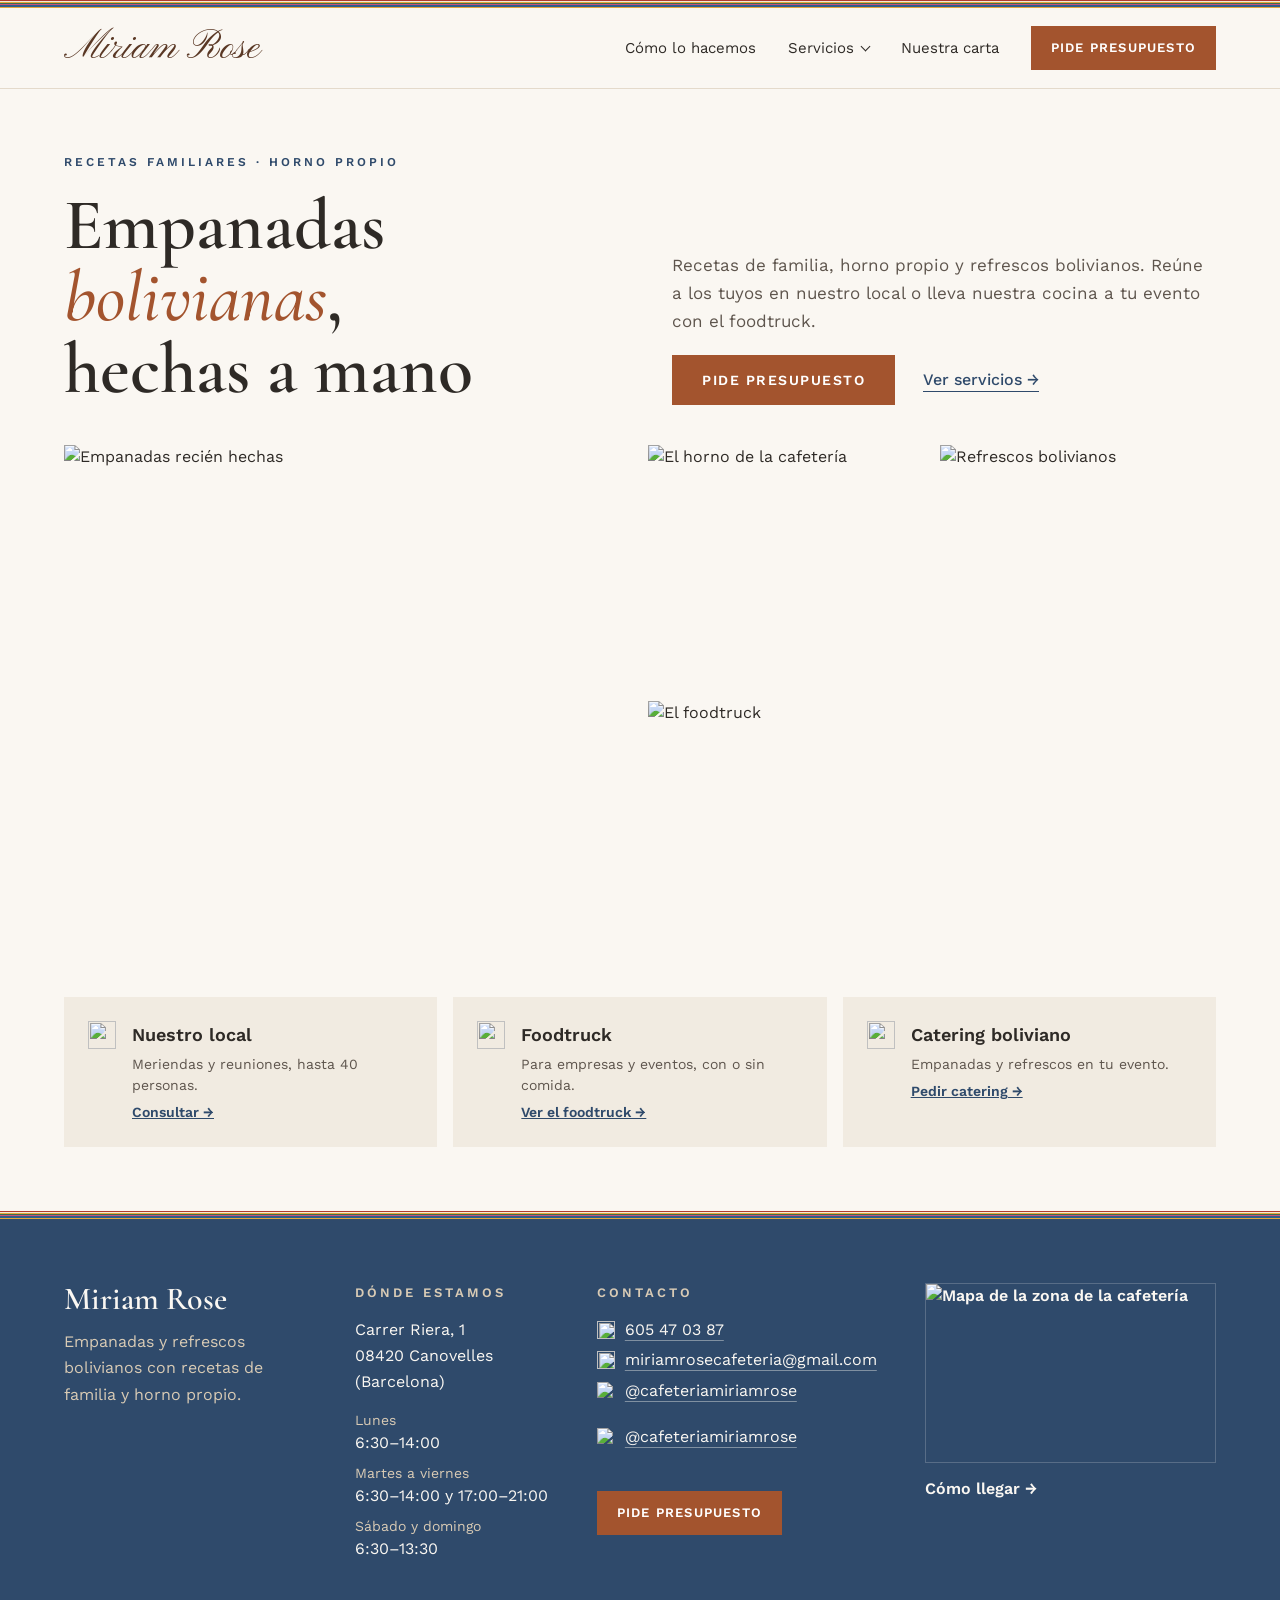
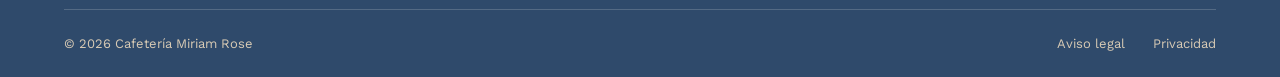
==== index.html @ 594f40ee "Nueva version" ====
<!DOCTYPE html>
<html lang="es">
<head>
    <meta charset="UTF-8">
    <meta name="viewport" content="width=device-width, initial-scale=1.0">
    <meta name="robots" content="noindex">
    <title>Miriam Rose · Empanadas bolivianas en Canovelles</title>
    <link rel="preconnect" href="https://fonts.googleapis.com">
    <link rel="preconnect" href="https://fonts.gstatic.com" crossorigin>
    <link href="https://fonts.googleapis.com/css2?family=Cormorant+Garamond:ital,wght@0,500;0,600;1,500;1,600&family=Pinyon+Script&family=Work+Sans:wght@400;500;600&display=swap" rel="stylesheet">
    <link rel="stylesheet" href="reset.css">
    <link rel="stylesheet" href="style.css">
    <script src="main.js" defer></script>
</head>
<body>
    <div class="aguayo" aria-hidden="true"></div>
    <header>
        <div id="header-wrapper">

            <a href="index.html" id="logo">Miriam Rose</a>
            <!-- Hamburguesa: solo se ve en tablet y móvil (ver main.js) -->
            <button class="menu-toggle" aria-expanded="false" aria-controls="menu" aria-label="Abrir menú">
                <span></span><span></span><span></span>
            </button>
            <div id="header-nav-wrapper">
                <nav id="menu">
                    <ul role="list">
                        <li><a href="#">Cómo lo hacemos</a></li>
                        <li class="submenu">
                            <!-- Botón (no enlace): abre y cierra la lista de servicios (ver main.js) -->
                            <button class="submenu-toggle" aria-expanded="false" aria-controls="submenu-servicios">Servicios</button>
                            <ul id="submenu-servicios" role="list">
                                <li><a href="local.html">Nuestro local</a></li>
                                <li><a href="#">Foodtruck</a></li>
                                <li><a href="#">Catering</a></li>
                            </ul>
                        </li>
                        <li><a href="carta.html">Nuestra carta</a></li>
                        <li class="presupuesto"><a href="#">Pide presupuesto</a></li>
                    </ul>
                </nav>
            </div>
        </div>
    </header>
    <main>
        <div id="main-wrapper">
            <div id="main-container-0">
                <div>
                    <p class="etiqueta">Recetas familiares · Horno propio</p>
                    <h1>Empanadas <em>bolivianas</em>, hechas a mano</h1>
                </div>
                <div> 
                    <p class="intro">Recetas de familia, horno propio y refrescos bolivianos. Reúne a los tuyos en nuestro local o lleva nuestra cocina a tu evento con el foodtruck.</p>
                    <ul>
                        <li class="presupuesto"><a href="#">Pide presupuesto</a></li>
                        <li class="enlace-servicios"><a href="">Ver servicios →</a></li>
                    </ul>
                </div>
            </div>
            <div id="mosaico" tabindex="0" role="region" aria-label="Fotos de la cafetería">
                <img src="img/placeholder.svg" alt="Empanadas recién hechas" class="foto-grande">
                <img src="img/placeholder.svg" alt="El horno de la cafetería">
                <img src="img/placeholder.svg" alt="Refrescos bolivianos">
                <img src="img/placeholder.svg" alt="El foodtruck" class="foto-alargada">
            </div>
            <!-- Puntos del carrusel: solo en móvil, los crea main.js -->
            <div id="puntos-mosaico" class="puntos"></div>
            <div id="main-container-01">
                <div class="tarjeta">
                    <img src="img/iconos/local.svg" alt="">
                    <div class="tarjeta-texto">
                        <h2>Nuestro local</h2>
                        <p>Meriendas y reuniones, hasta 40 personas.</p>
                        <a href="local.html">Consultar →</a>
                    </div>
                </div>
                <div class="tarjeta">
                    <img src="img/iconos/foodtruck.svg" alt="">
                    <div class="tarjeta-texto">
                        <h2>Foodtruck</h2>
                        <p>Para empresas y eventos, con o sin comida.</p>
                        <a href="#contacto">Ver el foodtruck →</a>
                    </div>
                </div>
                <div class="tarjeta">
                    <img src="img/iconos/catering.svg" alt="">
                    <div class="tarjeta-texto">
                        <h2>Catering boliviano</h2>
                        <p>Empanadas y refrescos en tu evento.</p>
                        <a href="#contacto">Pedir catering →</a>
                    </div>
                </div>
            </div>
        </div>

    </main>
    <div class="aguayo" aria-hidden="true"></div>
    <footer>
        <div id="footer-wrapper">
            <div id="footer-container-0">
                <div id="sobre-nosotros">
                    <p class="footer-marca">Miriam Rose</p>
                    <p>Empanadas y refrescos bolivianos con recetas de familia y horno propio.</p>
                </div>
                <div id="donde-estamos">
                    <h2>Dónde estamos</h2>
                    <address>Carrer Riera, 1<br>08420 Canovelles (Barcelona)</address>
                    <dl class="horario">
                        <dt>Lunes</dt>
                        <dd><span>6:30–14:00</span></dd>
                        <dt>Martes a viernes</dt>
                        <dd><span>6:30–14:00</span> y <span>17:00–21:00</span></dd>
                        <dt>Sábado y domingo</dt>
                        <dd><span>6:30–13:30</span></dd>
                    </dl>
                </div>
                <div id="contacto">
                    <h2>Contacto</h2>
                    <p>
                        <a href="tel:+34605470387" class="con-icono"><img src="img/iconos/telefono.svg" alt="">605 47 03 87</a><br>
                        <a href="mailto:miriamrosecafeteria@gmail.com" class="con-icono"><img src="img/iconos/correo.svg" alt="">miriamrosecafeteria@gmail.com</a><br>
                        <a href="https://www.instagram.com/cafeteriamiriamrose/" target="_blank" rel="noopener" class="con-icono"><img src="img/iconos/instagram.svg" alt="Instagram:">@cafeteriamiriamrose</a><br>
                        <a href="https://www.tiktok.com/@cafeteriamiriamrose" target="_blank" rel="noopener" class="con-icono"><img src="img/iconos/tiktok.svg" alt="TikTok:">@cafeteriamiriamrose</a>
                    </p>
                    <p class="presupuesto"><a href="#">Pide presupuesto</a></p>
                </div>
                <div id="mapa">
                    <!-- Toda la columna es un solo enlace: la imagen y el texto llevan a Google Maps -->
                    <a href="https://www.google.com/maps/search/?api=1&query=Cafeteria%20Miriam%20Rose%2C%20Carrer%20Riera%201%2C%20Canovelles" target="_blank" rel="noopener">
                        <img src="img/mapa-provisional.svg" alt="Mapa de la zona de la cafetería">
                        Cómo llegar →
                    </a>
                </div>
            </div>
            <div id="copyright-container">
                <small>&copy; 2026 Cafetería Miriam Rose</small>
                <ul role="list">
                    <li><a href="#">Aviso legal</a></li>
                    <li><a href="#">Privacidad</a></li>
                </ul>
            </div>
        </div>
    </footer>
</body>
</html>
---- style.css ----
body{
    font-family: 'Work Sans', sans-serif;
    font-size: 16px;
    color: #2E2A26;
    background-color: #FAF7F2;
}
li>a,ul{
    text-decoration: none;
    color: #2E2A26;
    list-style-type: none;
}

/* ===== FRANJA DE AGUAYO ===== */
.aguayo{
    height: 8px;
    background: linear-gradient(
        to bottom,
        #B23A2E 0% 16%,
        #F2E8D5 16% 20%,
        #E3A83A 20% 34%,
        #3F6E4E 34% 50%,
        #F2E8D5 50% 54%,
        #C8507A 54% 68%,
        #2F5D8C 68% 84%,
        #E3A83A 84% 100%
    );
}

/* ===== HEADER ===== */
header{
    border-bottom: 1px solid #E4DACB;
}
#header-wrapper{
    min-height: 80px;
    max-width: 1280px;
    margin-inline: auto;
    padding-inline: clamp(16px, 5vw, 64px);
    display: flex;
    justify-content: space-between;
    align-items: center;
}
#logo{
    display: flex;
    align-items: center;
    gap: 12px;
    color: #5A3825;                    /* marrón chocolate, elegido por el cliente */
    text-decoration: none;
    font-family: 'Pinyon Script', cursive;   /* letra de pluma, solo para el logo */
    font-size: 40px;                   /* las letras caligráficas se ven más pequeñas que una normal al mismo tamaño */
    font-weight: 400;
}
#header-nav-wrapper>nav>ul{
    display: flex;
    flex-wrap: wrap;
    align-items: center;
    gap: 32px;
    padding: 0;
    font-size: 15px;
}
/* Página actual en el menú (la marca aria-current="page" en el HTML): en teja y subrayada */
#menu a[aria-current="page"]{
    color: #A3542E;
    text-decoration: underline;
    text-underline-offset: 6px;
}

/* Submenú de Servicios: desplegable que se abre al pulsar (main.js cambia aria-expanded) */
.submenu{
    position: relative;                /* referencia para colocar la lista debajo */
}
.submenu-toggle{
    display: inline-flex;
    align-items: center;
    gap: 8px;
    padding: 0;
    background: none;                  /* quita el aspecto de botón del navegador */
    border: 0;
    font: inherit;
    color: #2E2A26;
    cursor: pointer;
}
/* Flecha hecha con dos bordes de un cuadrado girado */
.submenu-toggle::after{
    content: "";
    width: 7px;
    height: 7px;
    border-right: 1.5px solid currentColor;
    border-bottom: 1.5px solid currentColor;
    transform: translateY(-2px) rotate(45deg);
    transition: transform .2s;
}
.submenu-toggle[aria-expanded="true"]::after{
    transform: translateY(2px) rotate(-135deg);
}
#submenu-servicios{
    display: none;
    position: absolute;
    top: calc(100% + 18px);
    left: -20px;
    z-index: 20;
    min-width: 200px;
    padding: 8px 0;
    background-color: #FAF7F2;
    border: 1px solid #E4DACB;
    box-shadow: 0 8px 24px rgba(46,42,38,.08);
}
.submenu-toggle[aria-expanded="true"] + #submenu-servicios{
    display: block;                    /* + = la lista que va justo después del botón */
}
#submenu-servicios a{
    display: block;
    padding: 10px 20px;
    white-space: nowrap;
}
#submenu-servicios a:hover{
    background-color: #F1EBE1;
}
#submenu-servicios a[aria-current="page"]{
    color: #A3542E;
    font-weight: 600;
    text-decoration: none;
}
/* Si estás en una página de servicio, "Servicios" también se marca */
.submenu:has([aria-current="page"])>.submenu-toggle{
    color: #A3542E;
    text-decoration: underline;
    text-underline-offset: 6px;
}

/* Botón "Pide presupuesto" */
.presupuesto>a{
    display: inline-flex;
    align-items: center;
    min-height: 44px;
    padding-inline: 20px;
    background-color: #A3542E;
    color: #FFFFFF;
    font-size: 13px;
    font-weight: 600;
    letter-spacing: 1.2px;
    text-transform: uppercase;
    text-decoration: none;
    white-space: nowrap;
}

/* Botón hamburguesa: oculto en ordenador, se enseña en el @media de tablet */
.menu-toggle{
    display: none;
}

/* ===== MAIN ===== */
#main-wrapper{
    max-width: 1280px;
    margin-inline: auto;
    padding-inline: clamp(16px, 5vw, 64px);
}

/* Cabecera */
#main-container-0{
    display: flex;
    align-items: flex-end;
    gap: 64px;
    padding-block: 64px 40px;
}
#main-container-0>div{
    flex: 1;
    display: flex;
    flex-direction: column;
}
#main-container-0>div:first-child{
    gap: 18px;
}
#main-container-0>div:last-child{
    gap: 20px;
}
.etiqueta{
    font-size: 12px;
    font-weight: 600;
    letter-spacing: 3px;
    text-transform: uppercase;
    color: #2F4A6B;
}
#main-container-0 h1{
    font-family: 'Cormorant Garamond', serif;
    font-size: 72px;
    font-weight: 600;
    line-height: 1;
}
#main-container-0 h1 em{
    font-style: italic;
    font-weight: 500;
    color: #A3542E;
}
.intro{
    font-size: 17px;
    line-height: 1.65;
    color: #5E554D;
}
#main-container-0 ul{
    display: flex;
    align-items: center;
    gap: 28px;
    padding: 0;
}
#main-container-0 .presupuesto>a{
    min-height: 50px;
    padding-inline: 30px;
    font-size: 14px;
    letter-spacing: 1.5px;
}
.enlace-servicios>a{
    color: #2F4A6B;
    text-decoration: underline;
    text-underline-offset: 6px;
    font-size: 16px;
    font-weight: 500;
    white-space: nowrap;        /* la flecha no se separa del texto */
}

/* Mosaico de fotos */
#mosaico{
    display: grid;
    grid-template-columns: repeat(4, 1fr);
    grid-template-rows: 240px 240px;
    gap: 16px;
}
#mosaico img{
    width: 100%;
    height: 100%;
    object-fit: cover;
}
.foto-grande{
    grid-column: span 2;
    grid-row: span 2;
}
.foto-alargada{
    grid-column: span 2;
}
/* Puntos del carrusel: ocultos en ordenador y tablet, se enseñan en el @media de móvil */
.puntos{
    display: none;
}

/* Servicios */
#main-container-01{
    display: flex;
    gap: 16px;
    padding-block: 56px 64px;
}
.tarjeta{
    flex: 1;
    display: flex;
    align-items: flex-start;
    gap: 16px;
    padding: 24px;
    background-color: #F1EBE1;
}
.tarjeta>img{
    width: 28px;
    height: 28px;
    flex-shrink: 0;             /* evita que el icono se aplaste */
}
.tarjeta-texto{
    display: flex;
    flex-direction: column;
    gap: 6px;
}
.tarjeta h2{
    font-size: 18px;
    font-weight: 600;
}
.tarjeta p{
    font-size: 14px;
    line-height: 1.5;
    color: #5E554D;
}
.tarjeta a{
    font-size: 14px;
    font-weight: 600;
    color: #2F4A6B;
}

/* ===== FOOTER ===== */
footer{
    background-color: #2F4A6B;
    color: #FAF7F2;
}
footer a{
    color: inherit;
}
#footer-wrapper{
    max-width: 1280px;
    margin-inline: auto;
    padding-inline: clamp(16px, 5vw, 64px);
}
#footer-container-0{
    display: flex;
    flex-wrap: wrap;
    flex-direction: row;
    justify-content: space-between;
    align-items: flex-start;
    gap: 48px;
    padding-block: 64px 48px;
}

/* Columnas: mismo reparto que el diseño (1.25 · 1 · 1 · 1.5) */
#footer-container-0>div{
    display: flex;
    flex-direction: column;
    gap: 14px;
}
#sobre-nosotros{ flex: 1.25; }
#donde-estamos,
#contacto{ flex: 1; }
#mapa{ flex: 1.5; }

/* Textos */
#footer-container-0 h2{
    font-size: 13px;
    font-weight: 600;
    letter-spacing: 3px;
    text-transform: uppercase;
    color: #D9CBB5;
}
#footer-container-0 p,
#footer-container-0 address{
    font-size: 16px;
    line-height: 1.65;
}
#footer-container-0 address{
    font-style: normal;
}
#sobre-nosotros>p,
#donde-estamos>p{
    color: #D9CBB5;
}
#sobre-nosotros>p{
    max-width: 260px;
}

/* Horario: el día en arena y las horas debajo; cada tramo de horas nunca se parte */
.horario dt{
    font-size: 14px;
    color: #D9CBB5;
}
.horario dd{
    font-size: 16px;
    margin-bottom: 8px;
}
.horario dd:last-child{
    margin-bottom: 0;
}
.horario span{
    white-space: nowrap;
}
#sobre-nosotros .footer-marca{
    font-family: 'Cormorant Garamond', serif;
    font-size: 32px;
    font-weight: 600;
    line-height: 1;
    color: #FAF7F2;
}

/* Teléfono, correo, Instagram y TikTok */
#contacto a[href^="tel:"],
#contacto a[href^="mailto:"],
#contacto a[href*="instagram.com"],
#contacto a[href*="tiktok.com"]{
    text-underline-offset: 5px;
    text-decoration-color: rgba(250, 247, 242, 0.4);
}
/* Icono a la izquierda del texto (el subrayado solo va debajo del texto) */
.con-icono{
    display: inline-flex;
    align-items: center;
    gap: 10px;
}
.con-icono img{
    width: 18px;
    height: 18px;
    flex-shrink: 0;
}
#contacto .presupuesto{
    margin-top: 6px;
}

/* Mapa */
#mapa img{
    width: 100%;
    height: 180px;
    object-fit: cover;
    border: 1px solid rgba(250, 247, 242, 0.2);
}
#mapa a{
    display: flex;
    flex-direction: column;
    gap: 14px;
    font-size: 16px;
    font-weight: 600;
    text-decoration: none;
}

/* Fila legal */
#copyright-container{
    display: flex;
    justify-content: space-between;
    align-items: center;
    padding-block: 24px;
    border-top: 1px solid rgba(250, 247, 242, 0.18);
    font-size: 13px;
    color: #D9CBB5;
}
#copyright-container small{
    font-size: inherit;
}
#copyright-container ul{
    display: flex;
    gap: 28px;
    padding: 0;
    color: inherit;             /* anula el color tinta de la regla global "li>a,ul" */
}
/* ===== PANTALLAS GRANDES (a partir de 1920 px) ===== */
@media (min-width: 1920px){

    #header-wrapper,
    #main-wrapper,
    #footer-wrapper{
        max-width: 1600px;
    }

    /* Header */
    #header-wrapper{
        min-height: 96px;
    }
    #logo{
        font-size: 48px;
    }
    #header-nav-wrapper>nav>ul{
        gap: 40px;
        font-size: 17px;
    }
    .presupuesto>a{
        min-height: 52px;
        padding-inline: 24px;
        font-size: 14px;
    }

    /* Cabecera */
    #main-container-0{
        gap: 80px;
        padding-block: 88px 48px;
    }
    .etiqueta{
        font-size: 14px;
    }
    #main-container-0 h1{
        font-size: 92px;
    }
    .intro{
        font-size: 20px;
    }
    #main-container-0 .presupuesto>a{
        min-height: 58px;
        padding-inline: 36px;
        font-size: 15px;
    }
    .enlace-servicios>a{
        font-size: 18px;
    }

    /* Mosaico */
    #mosaico{
        grid-template-rows: 300px 300px;
        gap: 20px;
    }

    /* Servicios */
    #main-container-01{
        gap: 20px;
        padding-block: 64px 80px;
    }
    .tarjeta{
        gap: 20px;
        padding: 32px;
    }
    .tarjeta>img{
        width: 34px;
        height: 34px;
    }
    .tarjeta h2{
        font-size: 21px;
    }
    .tarjeta p,
    .tarjeta a{
        font-size: 16px;
    }

    /* Footer */
    #footer-container-0{
        gap: 64px;
        padding-block: 80px 56px;
    }
    #footer-container-0>div{
        gap: 16px;
    }
    #footer-container-0 h2{
        font-size: 15px;
    }
    #footer-container-0 p,
    #footer-container-0 address,
    .horario dd,
    #mapa a{
        font-size: 18px;
    }
    .horario dt{
        font-size: 15px;
    }
    #sobre-nosotros>p{
        max-width: 300px;
    }
    #sobre-nosotros .footer-marca{
        font-size: 38px;
    }
    #mapa img{
        height: 220px;
    }
    #copyright-container{
        padding-block: 28px;
        font-size: 15px;
    }
}

/* ===== TABLET (1023 px o menos: por debajo del iPad Pro) ===== */
@media (max-width: 1023px){

    /* Header: el menú se esconde y aparece la hamburguesa */
    header{
        position: relative;         /* el menú desplegable se coloca respecto al header */
    }
    .menu-toggle{
        display: flex;
        flex-direction: column;
        justify-content: center;
        align-items: center;
        gap: 6px;
        width: 44px;                /* 44 × 44: tamaño mínimo cómodo para el dedo */
        height: 44px;
        padding: 0;
        background: none;
        border: none;
    }
    .menu-toggle span{
        display: block;
        width: 24px;
        height: 2px;
        background-color: #2E2A26;
        transition: transform .2s, opacity .2s;
    }
    /* Con el menú abierto, las 3 rayas se convierten en una X */
    .menu-toggle[aria-expanded="true"] span:nth-child(1){
        transform: translateY(8px) rotate(45deg);
    }
    .menu-toggle[aria-expanded="true"] span:nth-child(2){
        opacity: 0;
    }
    .menu-toggle[aria-expanded="true"] span:nth-child(3){
        transform: translateY(-8px) rotate(-45deg);
    }

    /* Menú desplegable: oculto hasta que main.js pone .menu-abierto en el header */
    #header-nav-wrapper{
        display: none;
        position: absolute;
        top: 100%;
        left: 0;
        right: 0;
        z-index: 10;
        background-color: #FAF7F2;
        border-bottom: 1px solid #E4DACB;
        box-shadow: 0 12px 24px rgba(46, 42, 38, 0.15);
    }
    header.menu-abierto #header-nav-wrapper{
        display: block;
    }
    #header-nav-wrapper>nav>ul{
        flex-direction: column;
        align-items: stretch;
        gap: 0;
        padding: 4px clamp(16px, 5vw, 64px) 22px;
        font-size: 17px;
    }
    #header-nav-wrapper li>a{
        display: flex;
        align-items: center;
        min-height: 56px;
        border-bottom: 1px solid #E4DACB;
    }
    /* En el menú desplegable cada enlace ya lleva su línea debajo: la página actual va en teja y negrita, sin subrayado */
    #menu a[aria-current="page"]{
        text-decoration: none;
        font-weight: 600;
    }
    /* Submenú dentro del menú desplegable: la lista se abre debajo, sangrada, sin caja flotante */
    .submenu-toggle{
        width: 100%;
        min-height: 56px;
        justify-content: space-between;
        border-bottom: 1px solid #E4DACB;
    }
    .submenu:has([aria-current="page"])>.submenu-toggle{
        text-decoration: none;
        font-weight: 600;
    }
    #submenu-servicios{
        position: static;
        min-width: 0;
        padding: 0 0 0 16px;
        background: none;
        border: 0;
        box-shadow: none;
    }
    #submenu-servicios a{
        padding: 0;
        min-height: 48px;
    }
    #submenu-servicios a:hover{
        background: none;
    }
    #header-nav-wrapper .presupuesto{
        margin-top: 18px;
    }
    #header-nav-wrapper .presupuesto>a{
        justify-content: center;
        min-height: 52px;
        border-bottom: none;
        font-size: 14px;
    }

    /* Cabecera: una sola columna (título arriba, párrafo y botones debajo) */
    #main-container-0{
        flex-direction: column;
        align-items: stretch;
        gap: 28px;
        padding-block: 48px 36px;
    }
    #main-container-0>div{
        flex: none;
    }
    .intro{
        max-width: 600px;
    }

    /* Mosaico: la foto grande arriba a todo el ancho y las otras 3 en fila debajo */
    #mosaico{
        grid-template-columns: repeat(3, 1fr);
        grid-template-rows: 300px 180px;
    }
    .foto-grande{
        grid-column: span 3;
        grid-row: auto;
    }
    .foto-alargada{
        grid-column: auto;
    }

    /* Servicios: 3 columnas con el icono encima del texto */
    #main-container-01{
        gap: 12px;
        padding-block: 48px 56px;
    }
    .tarjeta{
        flex-direction: column;
        gap: 14px;
        padding: 20px;
    }

    /* Footer: 2 × 2 (cada columna mide la mitad menos la mitad del gap de 48) */
    #footer-container-0>div{
        flex: 1 1 calc(50% - 24px);
    }
}

/* ===== MÓVIL (767 px o menos) · diseño M03 con carrusel de fotos ===== */
@media (max-width: 767px){

    /* Header */
    #header-wrapper{
        min-height: 64px;
    }
    #logo{
        font-size: 34px;
    }

    /* Cabecera */
    #main-container-0{
        gap: 18px;
        padding-block: 36px 40px;
    }
    #main-container-0>div:first-child,
    #main-container-0>div:last-child{
        gap: 18px;
    }
    .etiqueta{
        font-size: 11px;
        letter-spacing: 2.5px;
    }
    #main-container-0 h1{
        font-size: 44px;
        line-height: 1.02;
    }
    .intro{
        font-size: 16px;
        line-height: 1.6;
    }
    #main-container-0 ul{
        flex-direction: column;
        align-items: stretch;
        gap: 16px;
        margin-top: 10px;           /* + los 18 del gap = 28 entre el párrafo y el botón */
    }
    .enlace-servicios{
        text-align: center;         /* centrado bajo el botón, como su acción secundaria */
    }
    #main-container-0 .presupuesto>a{
        display: flex;
        justify-content: center;
        min-height: 52px;
    }

    /* Mosaico → carrusel horizontal */
    #mosaico{
        display: flex;
        gap: 10px;
        overflow-x: auto;
        scroll-snap-type: x mandatory;
        scrollbar-width: none;      /* sin barra de scroll: en su lugar van los puntos */
    }
    #mosaico::-webkit-scrollbar{
        display: none;              /* lo mismo para Safari y navegadores antiguos */
    }
    #mosaico img{
        flex: 0 0 100%;             /* una foto entera cada vez */
        height: 260px;
        scroll-snap-align: start;
    }

    /* Puntos: el botón mide 20 × 24 para que sea fácil de pulsar; el punto se dibuja con ::before */
    .puntos{
        display: flex;
        justify-content: center;
        padding-top: 12px;
    }
    .puntos button{
        display: flex;
        align-items: center;
        justify-content: center;
        width: 20px;
        height: 24px;
        padding: 0;
        background: none;
        border: none;
    }
    .puntos button::before{
        content: '';
        width: 7px;
        height: 7px;
        border-radius: 50%;
        background-color: #D9CBB5;
        transition: background-color .2s;
    }
    .puntos button.activo::before{
        background-color: #2F4A6B;
    }

    /* Servicios: tarjetas apiladas, con el icono a la izquierda */
    #main-container-01{
        flex-direction: column;
        gap: 16px;
        padding-block: 48px 64px;
    }
    .tarjeta{
        flex: none;
        flex-direction: row;
        gap: 16px;
        padding: 24px;
    }

    /* Footer: una sola columna */
    #footer-container-0{
        gap: 36px;
        padding-block: 48px 40px;
    }
    #footer-container-0>div{
        flex-basis: 100%;
    }
    #sobre-nosotros .footer-marca{
        font-size: 30px;
    }
    #mapa img{
        height: auto;
        aspect-ratio: 4 / 3;        /* más cuadrado: el alto sale del ancho */
    }
    #copyright-container{
        flex-direction: column;
        gap: 10px;
        text-align: center;
    }
}
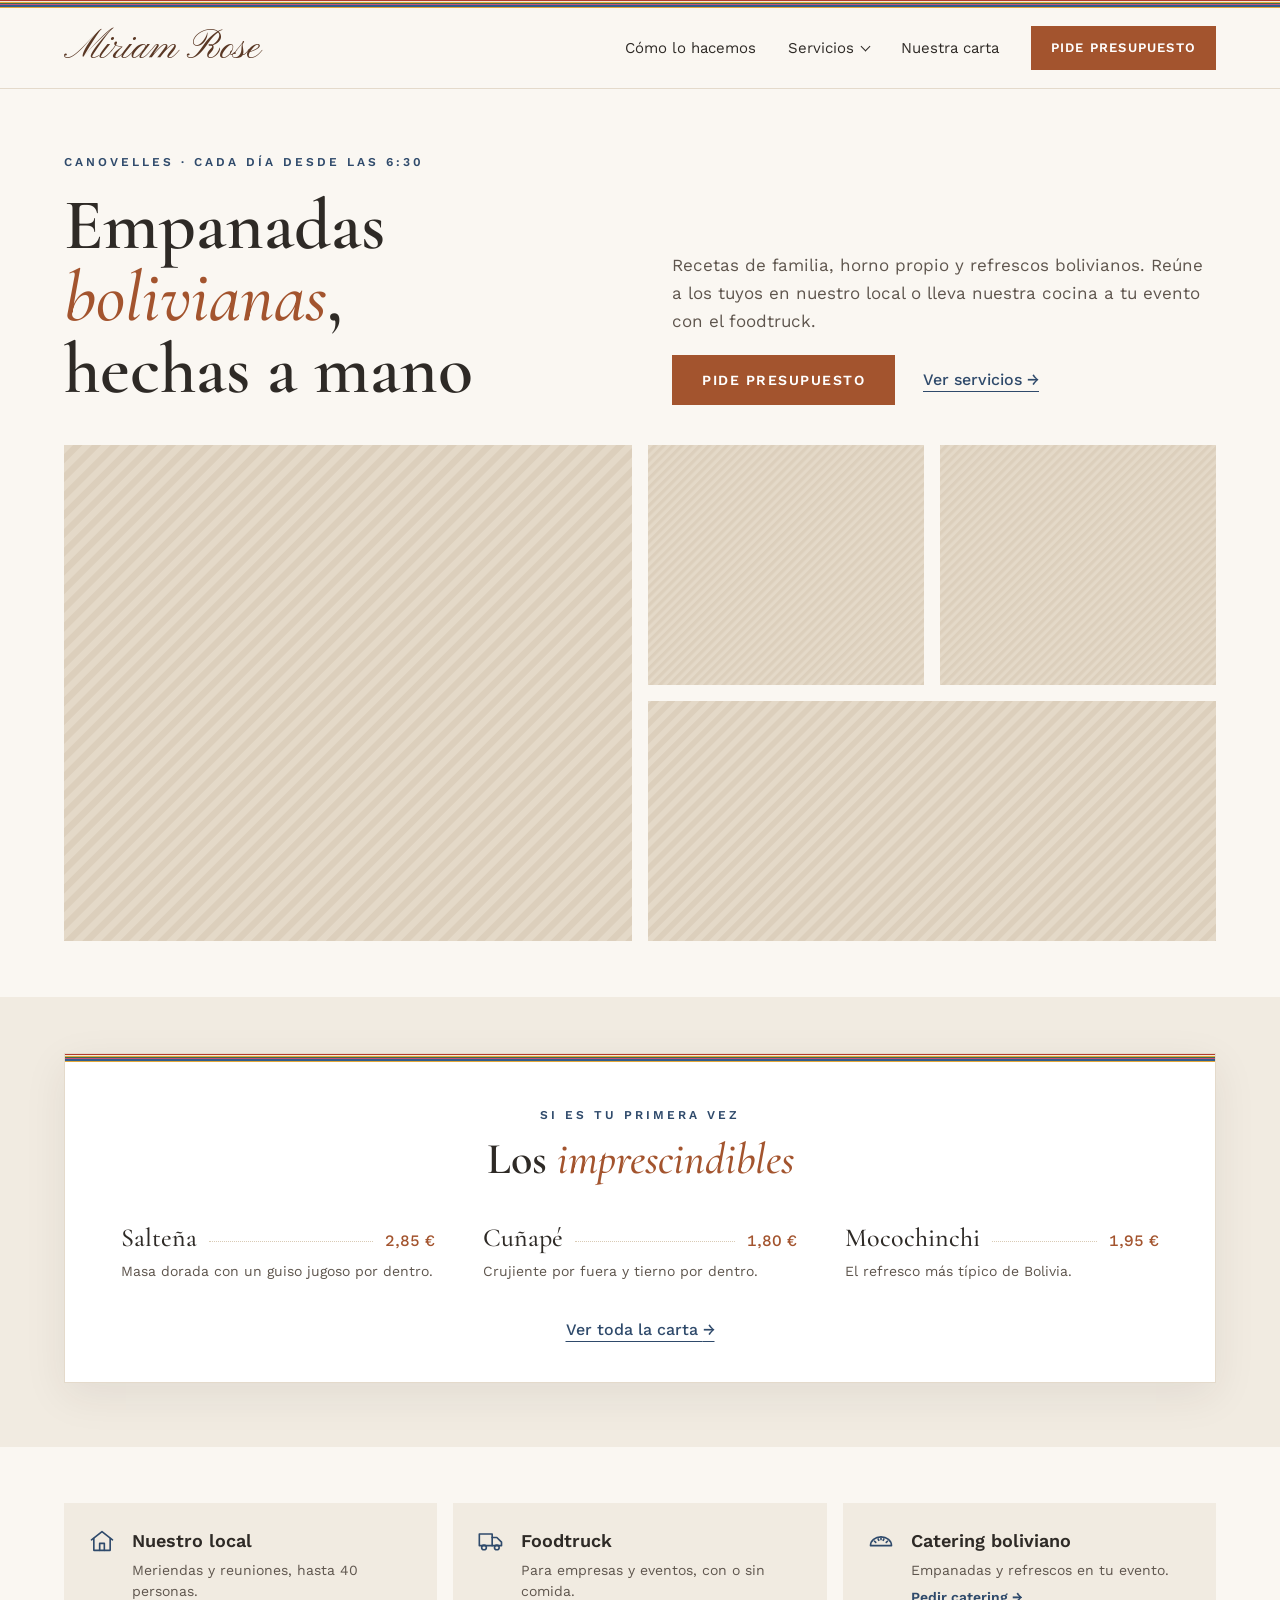
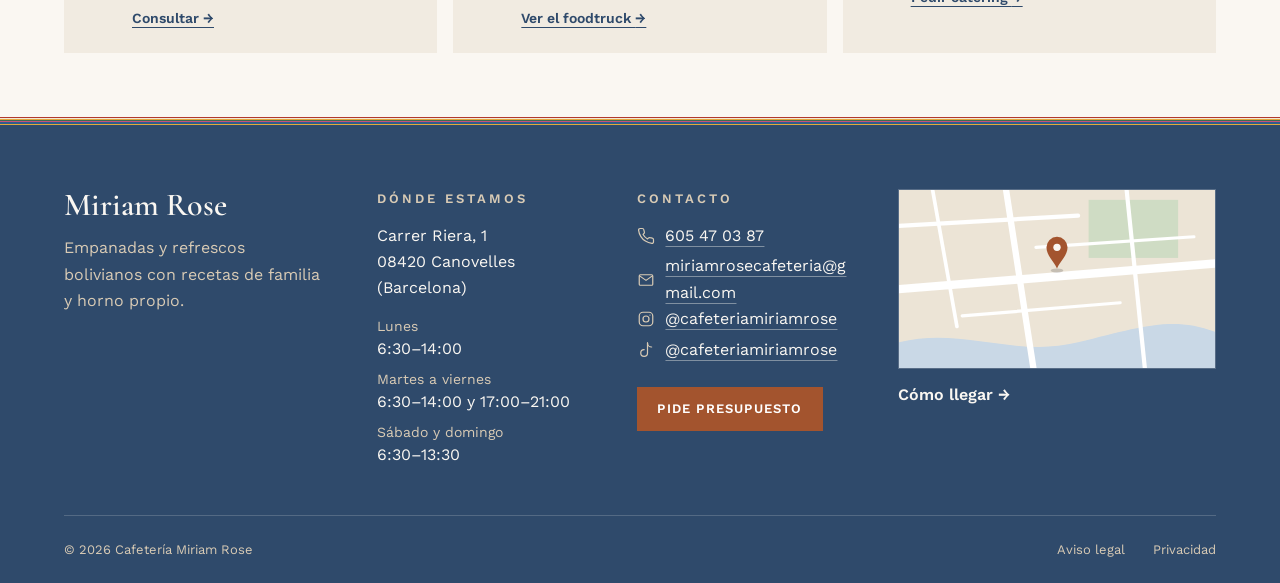
==== commit 14bbc9d7: "Add files via upload" ====
--- a/index.html
+++ b/index.html
@@ -1,145 +1,181 @@
-<!DOCTYPE html>
-<html lang="es">
-<head>
-    <meta charset="UTF-8">
-    <meta name="viewport" content="width=device-width, initial-scale=1.0">
-    <meta name="robots" content="noindex">
-    <title>Miriam Rose · Empanadas bolivianas en Canovelles</title>
-    <link rel="preconnect" href="https://fonts.googleapis.com">
-    <link rel="preconnect" href="https://fonts.gstatic.com" crossorigin>
-    <link href="https://fonts.googleapis.com/css2?family=Cormorant+Garamond:ital,wght@0,500;0,600;1,500;1,600&family=Pinyon+Script&family=Work+Sans:wght@400;500;600&display=swap" rel="stylesheet">
-    <link rel="stylesheet" href="reset.css">
-    <link rel="stylesheet" href="style.css">
-    <script src="main.js" defer></script>
-</head>
-<body>
-    <div class="aguayo" aria-hidden="true"></div>
-    <header>
-        <div id="header-wrapper">
-
-            <a href="index.html" id="logo">Miriam Rose</a>
-            <!-- Hamburguesa: solo se ve en tablet y móvil (ver main.js) -->
-            <button class="menu-toggle" aria-expanded="false" aria-controls="menu" aria-label="Abrir menú">
-                <span></span><span></span><span></span>
-            </button>
-            <div id="header-nav-wrapper">
-                <nav id="menu">
-                    <ul role="list">
-                        <li><a href="#">Cómo lo hacemos</a></li>
-                        <li class="submenu">
-                            <!-- Botón (no enlace): abre y cierra la lista de servicios (ver main.js) -->
-                            <button class="submenu-toggle" aria-expanded="false" aria-controls="submenu-servicios">Servicios</button>
-                            <ul id="submenu-servicios" role="list">
-                                <li><a href="local.html">Nuestro local</a></li>
-                                <li><a href="#">Foodtruck</a></li>
-                                <li><a href="#">Catering</a></li>
-                            </ul>
-                        </li>
-                        <li><a href="carta.html">Nuestra carta</a></li>
-                        <li class="presupuesto"><a href="#">Pide presupuesto</a></li>
-                    </ul>
-                </nav>
-            </div>
-        </div>
-    </header>
-    <main>
-        <div id="main-wrapper">
-            <div id="main-container-0">
-                <div>
-                    <p class="etiqueta">Recetas familiares · Horno propio</p>
-                    <h1>Empanadas <em>bolivianas</em>, hechas a mano</h1>
-                </div>
-                <div> 
-                    <p class="intro">Recetas de familia, horno propio y refrescos bolivianos. Reúne a los tuyos en nuestro local o lleva nuestra cocina a tu evento con el foodtruck.</p>
-                    <ul>
-                        <li class="presupuesto"><a href="#">Pide presupuesto</a></li>
-                        <li class="enlace-servicios"><a href="">Ver servicios →</a></li>
-                    </ul>
-                </div>
-            </div>
-            <div id="mosaico" tabindex="0" role="region" aria-label="Fotos de la cafetería">
-                <img src="img/placeholder.svg" alt="Empanadas recién hechas" class="foto-grande">
-                <img src="img/placeholder.svg" alt="El horno de la cafetería">
-                <img src="img/placeholder.svg" alt="Refrescos bolivianos">
-                <img src="img/placeholder.svg" alt="El foodtruck" class="foto-alargada">
-            </div>
-            <!-- Puntos del carrusel: solo en móvil, los crea main.js -->
-            <div id="puntos-mosaico" class="puntos"></div>
-            <div id="main-container-01">
-                <div class="tarjeta">
-                    <img src="img/iconos/local.svg" alt="">
-                    <div class="tarjeta-texto">
-                        <h2>Nuestro local</h2>
-                        <p>Meriendas y reuniones, hasta 40 personas.</p>
-                        <a href="local.html">Consultar →</a>
-                    </div>
-                </div>
-                <div class="tarjeta">
-                    <img src="img/iconos/foodtruck.svg" alt="">
-                    <div class="tarjeta-texto">
-                        <h2>Foodtruck</h2>
-                        <p>Para empresas y eventos, con o sin comida.</p>
-                        <a href="#contacto">Ver el foodtruck →</a>
-                    </div>
-                </div>
-                <div class="tarjeta">
-                    <img src="img/iconos/catering.svg" alt="">
-                    <div class="tarjeta-texto">
-                        <h2>Catering boliviano</h2>
-                        <p>Empanadas y refrescos en tu evento.</p>
-                        <a href="#contacto">Pedir catering →</a>
-                    </div>
-                </div>
-            </div>
-        </div>
-
-    </main>
-    <div class="aguayo" aria-hidden="true"></div>
-    <footer>
-        <div id="footer-wrapper">
-            <div id="footer-container-0">
-                <div id="sobre-nosotros">
-                    <p class="footer-marca">Miriam Rose</p>
-                    <p>Empanadas y refrescos bolivianos con recetas de familia y horno propio.</p>
-                </div>
-                <div id="donde-estamos">
-                    <h2>Dónde estamos</h2>
-                    <address>Carrer Riera, 1<br>08420 Canovelles (Barcelona)</address>
-                    <dl class="horario">
-                        <dt>Lunes</dt>
-                        <dd><span>6:30–14:00</span></dd>
-                        <dt>Martes a viernes</dt>
-                        <dd><span>6:30–14:00</span> y <span>17:00–21:00</span></dd>
-                        <dt>Sábado y domingo</dt>
-                        <dd><span>6:30–13:30</span></dd>
-                    </dl>
-                </div>
-                <div id="contacto">
-                    <h2>Contacto</h2>
-                    <p>
-                        <a href="tel:+34605470387" class="con-icono"><img src="img/iconos/telefono.svg" alt="">605 47 03 87</a><br>
-                        <a href="mailto:miriamrosecafeteria@gmail.com" class="con-icono"><img src="img/iconos/correo.svg" alt="">miriamrosecafeteria@gmail.com</a><br>
-                        <a href="https://www.instagram.com/cafeteriamiriamrose/" target="_blank" rel="noopener" class="con-icono"><img src="img/iconos/instagram.svg" alt="Instagram:">@cafeteriamiriamrose</a><br>
-                        <a href="https://www.tiktok.com/@cafeteriamiriamrose" target="_blank" rel="noopener" class="con-icono"><img src="img/iconos/tiktok.svg" alt="TikTok:">@cafeteriamiriamrose</a>
-                    </p>
-                    <p class="presupuesto"><a href="#">Pide presupuesto</a></p>
-                </div>
-                <div id="mapa">
-                    <!-- Toda la columna es un solo enlace: la imagen y el texto llevan a Google Maps -->
-                    <a href="https://www.google.com/maps/search/?api=1&query=Cafeteria%20Miriam%20Rose%2C%20Carrer%20Riera%201%2C%20Canovelles" target="_blank" rel="noopener">
-                        <img src="img/mapa-provisional.svg" alt="Mapa de la zona de la cafetería">
-                        Cómo llegar →
-                    </a>
-                </div>
-            </div>
-            <div id="copyright-container">
-                <small>&copy; 2026 Cafetería Miriam Rose</small>
-                <ul role="list">
-                    <li><a href="#">Aviso legal</a></li>
-                    <li><a href="#">Privacidad</a></li>
-                </ul>
-            </div>
-        </div>
-    </footer>
-</body>
+<!DOCTYPE html>
+<html lang="es">
+<head>
+    <meta charset="UTF-8">
+    <meta name="viewport" content="width=device-width, initial-scale=1.0">
+    <meta name="robots" content="noindex">
+    <meta name="theme-color" content="#FAF7F2">
+    <meta name="color-scheme" content="only light">
+    <title>Miriam Rose · Empanadas bolivianas en Canovelles</title>
+    <link rel="preconnect" href="https://fonts.googleapis.com">
+    <link rel="preconnect" href="https://fonts.gstatic.com" crossorigin>
+    <link href="https://fonts.googleapis.com/css2?family=Cormorant+Garamond:ital,wght@0,500;0,600;1,500;1,600&family=Pinyon+Script&family=Work+Sans:wght@400;500;600&display=swap" rel="stylesheet">
+    <link rel="stylesheet" href="reset.css">
+    <link rel="stylesheet" href="style.css">
+    <script src="main.js" defer></script>
+</head>
+<body>
+    <a class="saltar" href="#contenido">Saltar al contenido</a>
+    <div class="aguayo" aria-hidden="true"></div>
+    <header>
+        <div id="header-wrapper">
+
+            <a href="index.html" id="logo" translate="no">Miriam Rose</a>
+            <!-- Hamburguesa: solo se ve en tablet y móvil (ver main.js) -->
+            <button class="menu-toggle" aria-expanded="false" aria-controls="menu" aria-label="Abrir menú">
+                <span></span><span></span><span></span>
+            </button>
+            <div id="header-nav-wrapper">
+                <nav id="menu">
+                    <ul role="list">
+                        <li><a href="#">Cómo lo hacemos</a></li>
+                        <li class="submenu">
+                            <!-- Botón (no enlace): abre y cierra la lista de servicios (ver main.js) -->
+                            <button class="submenu-toggle" aria-expanded="false" aria-controls="submenu-servicios">Servicios</button>
+                            <ul id="submenu-servicios" role="list">
+                                <li><a href="local.html">Nuestro local</a></li>
+                                <li><a href="foodtruck.html">Foodtruck</a></li>
+                                <li><a href="#">Catering</a></li>
+                            </ul>
+                        </li>
+                        <li><a href="carta.html">Nuestra carta</a></li>
+                        <li class="presupuesto"><a href="#">Pide presupuesto</a></li>
+                    </ul>
+                </nav>
+            </div>
+        </div>
+    </header>
+    <main id="contenido">
+        <div id="main-wrapper">
+            <div id="main-container-0">
+                <div>
+                    <p class="etiqueta">Canovelles · Cada día desde las 6:30</p>
+                    <h1>Empanadas <em>bolivianas</em>, hechas a mano</h1>
+                </div>
+                <div> 
+                    <p class="intro">Recetas de familia, horno propio y refrescos bolivianos. Reúne a los tuyos en nuestro local o lleva nuestra cocina a tu evento con el foodtruck.</p>
+                    <ul>
+                        <li class="presupuesto"><a href="#">Pide presupuesto</a></li>
+                        <li class="enlace-servicios"><a href="#main-container-01">Ver servicios <span aria-hidden="true">→</span></a></li>
+                    </ul>
+                </div>
+            </div>
+            <div id="mosaico" tabindex="0" role="region" aria-label="Fotos de la cafetería">
+                <img src="img/placeholder.svg" alt="Empanadas recién hechas" class="foto-grande" width="1200" height="900" fetchpriority="high">
+                <img src="img/placeholder.svg" alt="El horno de la cafetería" width="1200" height="900">
+                <img src="img/placeholder.svg" alt="Refrescos bolivianos" width="1200" height="900">
+                <img src="img/placeholder.svg" alt="El foodtruck" class="foto-alargada" width="1200" height="900">
+            </div>
+            <!-- Puntos del carrusel: solo en móvil, los crea main.js -->
+            <div id="puntos-mosaico" class="puntos"></div>
+            <!-- Los imprescindibles de la carta: en ordenador, un trocito de la hoja de papel; en móvil, tarjetas con foto.
+                 Los mismos productos y precios están en carta.html: si cambian, cambiarlos en los dos -->
+            <section class="imprescindibles-portada" aria-labelledby="titulo-imprescindibles">
+                <div class="tira">
+                    <div class="aguayo" aria-hidden="true"></div>
+                    <p class="etiqueta">Si es tu primera vez</p>
+                    <h2 id="titulo-imprescindibles">Los <em>imprescindibles</em></h2>
+                    <ul class="imprescindibles-lista" role="list">
+                        <li class="destacado">
+                            <img src="img/placeholder.svg" alt="" width="1200" height="900" loading="lazy">
+                            <div class="destacado-texto">
+                                <div class="destacado-linea"><h3>Salteña</h3><span class="linea-puntos" aria-hidden="true"></span><p class="precio">2,85 €</p></div>
+                                <p class="destacado-desc">Masa dorada con un guiso jugoso por dentro.</p>
+                            </div>
+                        </li>
+                        <li class="destacado">
+                            <img src="img/placeholder.svg" alt="" width="1200" height="900" loading="lazy">
+                            <div class="destacado-texto">
+                                <div class="destacado-linea"><h3>Cuñapé</h3><span class="linea-puntos" aria-hidden="true"></span><p class="precio">1,80 €</p></div>
+                                <p class="destacado-desc">Crujiente por fuera y tierno por dentro.</p>
+                            </div>
+                        </li>
+                        <li class="destacado">
+                            <img src="img/placeholder.svg" alt="" width="1200" height="900" loading="lazy">
+                            <div class="destacado-texto">
+                                <div class="destacado-linea"><h3>Mocochinchi</h3><span class="linea-puntos" aria-hidden="true"></span><p class="precio">1,95 €</p></div>
+                                <p class="destacado-desc">El refresco más típico de Bolivia.</p>
+                            </div>
+                        </li>
+                    </ul>
+                    <a class="enlace-carta" href="carta.html">Ver toda la carta <span aria-hidden="true">→</span></a>
+                </div>
+            </section>
+            <div id="main-container-01">
+                <div class="tarjeta">
+                    <img src="img/iconos/local.svg" alt="" width="28" height="28" loading="lazy">
+                    <div class="tarjeta-texto">
+                        <h2>Nuestro local</h2>
+                        <p>Meriendas y reuniones, hasta 40 personas.</p>
+                        <a href="local.html">Consultar <span aria-hidden="true">→</span></a>
+                    </div>
+                </div>
+                <div class="tarjeta">
+                    <img src="img/iconos/foodtruck.svg" alt="" width="28" height="28" loading="lazy">
+                    <div class="tarjeta-texto">
+                        <h2>Foodtruck</h2>
+                        <p>Para empresas y eventos, con o sin comida.</p>
+                        <a href="foodtruck.html">Ver el foodtruck <span aria-hidden="true">→</span></a>
+                    </div>
+                </div>
+                <div class="tarjeta">
+                    <img src="img/iconos/catering.svg" alt="" width="28" height="28" loading="lazy">
+                    <div class="tarjeta-texto">
+                        <h2>Catering boliviano</h2>
+                        <p>Empanadas y refrescos en tu evento.</p>
+                        <a href="#contacto">Pedir catering <span aria-hidden="true">→</span></a>
+                    </div>
+                </div>
+            </div>
+        </div>
+
+    </main>
+    <div class="aguayo" aria-hidden="true"></div>
+    <footer>
+        <div id="footer-wrapper">
+            <div id="footer-container-0">
+                <div id="sobre-nosotros">
+                    <p class="footer-marca" translate="no">Miriam Rose</p>
+                    <p>Empanadas y refrescos bolivianos con recetas de familia y horno propio.</p>
+                </div>
+                <div id="donde-estamos">
+                    <h2>Dónde estamos</h2>
+                    <address>Carrer Riera, 1<br>08420 Canovelles (Barcelona)</address>
+                    <dl class="horario">
+                        <dt>Lunes</dt>
+                        <dd><span>6:30–14:00</span></dd>
+                        <dt>Martes a viernes</dt>
+                        <dd><span>6:30–14:00</span> y <span>17:00–21:00</span></dd>
+                        <dt>Sábado y domingo</dt>
+                        <dd><span>6:30–13:30</span></dd>
+                    </dl>
+                </div>
+                <div id="contacto">
+                    <h2>Contacto</h2>
+                    <p>
+                        <a href="tel:+34605470387" class="con-icono"><img src="img/iconos/telefono.svg" alt="" width="18" height="18" loading="lazy">605 47 03 87</a><br>
+                        <a href="mailto:miriamrosecafeteria@gmail.com" class="con-icono"><img src="img/iconos/correo.svg" alt="" width="18" height="18" loading="lazy">miriamrosecafeteria@gmail.com</a><br>
+                        <a href="https://www.instagram.com/cafeteriamiriamrose/" target="_blank" rel="noopener" class="con-icono"><img src="img/iconos/instagram.svg" alt="Instagram:" width="18" height="18" loading="lazy">@cafeteriamiriamrose<span class="sr-only"> (se abre en otra pestaña)</span></a><br>
+                        <a href="https://www.tiktok.com/@cafeteriamiriamrose" target="_blank" rel="noopener" class="con-icono"><img src="img/iconos/tiktok.svg" alt="TikTok:" width="18" height="18" loading="lazy">@cafeteriamiriamrose<span class="sr-only"> (se abre en otra pestaña)</span></a>
+                    </p>
+                    <p class="presupuesto"><a href="#">Pide presupuesto</a></p>
+                </div>
+                <div id="mapa">
+                    <!-- Toda la columna es un solo enlace: la imagen y el texto llevan a Google Maps -->
+                    <a href="https://www.google.com/maps/search/?api=1&query=Cafeteria%20Miriam%20Rose%2C%20Carrer%20Riera%201%2C%20Canovelles" target="_blank" rel="noopener">
+                        <img src="img/mapa-provisional.svg" alt="Mapa de la zona de la cafetería" width="600" height="360" loading="lazy">
+                        <span>Cómo llegar <span aria-hidden="true">→</span><span class="sr-only"> (se abre en otra pestaña)</span></span>
+                    </a>
+                </div>
+            </div>
+            <div id="copyright-container">
+                <small>&copy; 2026 Cafetería <span translate="no">Miriam Rose</span></small>
+                <ul role="list">
+                    <li><a href="#">Aviso legal</a></li>
+                    <li><a href="#">Privacidad</a></li>
+                </ul>
+            </div>
+        </div>
+    </footer>
+</body>
 </html>
--- a/style.css
+++ b/style.css
@@ -1,809 +1,1144 @@
-
-body{
-    font-family: 'Work Sans', sans-serif;
-    font-size: 16px;
-    color: #2E2A26;
-    background-color: #FAF7F2;
-}
-li>a,ul{
-    text-decoration: none;
-    color: #2E2A26;
-    list-style-type: none;
-}
-
-/* ===== FRANJA DE AGUAYO ===== */
-.aguayo{
-    height: 8px;
-    background: linear-gradient(
-        to bottom,
-        #B23A2E 0% 16%,
-        #F2E8D5 16% 20%,
-        #E3A83A 20% 34%,
-        #3F6E4E 34% 50%,
-        #F2E8D5 50% 54%,
-        #C8507A 54% 68%,
-        #2F5D8C 68% 84%,
-        #E3A83A 84% 100%
-    );
-}
-
-/* ===== HEADER ===== */
-header{
-    border-bottom: 1px solid #E4DACB;
-}
-#header-wrapper{
-    min-height: 80px;
-    max-width: 1280px;
-    margin-inline: auto;
-    padding-inline: clamp(16px, 5vw, 64px);
-    display: flex;
-    justify-content: space-between;
-    align-items: center;
-}
-#logo{
-    display: flex;
-    align-items: center;
-    gap: 12px;
-    color: #5A3825;                    /* marrón chocolate, elegido por el cliente */
-    text-decoration: none;
-    font-family: 'Pinyon Script', cursive;   /* letra de pluma, solo para el logo */
-    font-size: 40px;                   /* las letras caligráficas se ven más pequeñas que una normal al mismo tamaño */
-    font-weight: 400;
-}
-#header-nav-wrapper>nav>ul{
-    display: flex;
-    flex-wrap: wrap;
-    align-items: center;
-    gap: 32px;
-    padding: 0;
-    font-size: 15px;
-}
-/* Página actual en el menú (la marca aria-current="page" en el HTML): en teja y subrayada */
-#menu a[aria-current="page"]{
-    color: #A3542E;
-    text-decoration: underline;
-    text-underline-offset: 6px;
-}
-
-/* Submenú de Servicios: desplegable que se abre al pulsar (main.js cambia aria-expanded) */
-.submenu{
-    position: relative;                /* referencia para colocar la lista debajo */
-}
-.submenu-toggle{
-    display: inline-flex;
-    align-items: center;
-    gap: 8px;
-    padding: 0;
-    background: none;                  /* quita el aspecto de botón del navegador */
-    border: 0;
-    font: inherit;
-    color: #2E2A26;
-    cursor: pointer;
-}
-/* Flecha hecha con dos bordes de un cuadrado girado */
-.submenu-toggle::after{
-    content: "";
-    width: 7px;
-    height: 7px;
-    border-right: 1.5px solid currentColor;
-    border-bottom: 1.5px solid currentColor;
-    transform: translateY(-2px) rotate(45deg);
-    transition: transform .2s;
-}
-.submenu-toggle[aria-expanded="true"]::after{
-    transform: translateY(2px) rotate(-135deg);
-}
-#submenu-servicios{
-    display: none;
-    position: absolute;
-    top: calc(100% + 18px);
-    left: -20px;
-    z-index: 20;
-    min-width: 200px;
-    padding: 8px 0;
-    background-color: #FAF7F2;
-    border: 1px solid #E4DACB;
-    box-shadow: 0 8px 24px rgba(46,42,38,.08);
-}
-.submenu-toggle[aria-expanded="true"] + #submenu-servicios{
-    display: block;                    /* + = la lista que va justo después del botón */
-}
-#submenu-servicios a{
-    display: block;
-    padding: 10px 20px;
-    white-space: nowrap;
-}
-#submenu-servicios a:hover{
-    background-color: #F1EBE1;
-}
-#submenu-servicios a[aria-current="page"]{
-    color: #A3542E;
-    font-weight: 600;
-    text-decoration: none;
-}
-/* Si estás en una página de servicio, "Servicios" también se marca */
-.submenu:has([aria-current="page"])>.submenu-toggle{
-    color: #A3542E;
-    text-decoration: underline;
-    text-underline-offset: 6px;
-}
-
-/* Botón "Pide presupuesto" */
-.presupuesto>a{
-    display: inline-flex;
-    align-items: center;
-    min-height: 44px;
-    padding-inline: 20px;
-    background-color: #A3542E;
-    color: #FFFFFF;
-    font-size: 13px;
-    font-weight: 600;
-    letter-spacing: 1.2px;
-    text-transform: uppercase;
-    text-decoration: none;
-    white-space: nowrap;
-}
-
-/* Botón hamburguesa: oculto en ordenador, se enseña en el @media de tablet */
-.menu-toggle{
-    display: none;
-}
-
-/* ===== MAIN ===== */
-#main-wrapper{
-    max-width: 1280px;
-    margin-inline: auto;
-    padding-inline: clamp(16px, 5vw, 64px);
-}
-
-/* Cabecera */
-#main-container-0{
-    display: flex;
-    align-items: flex-end;
-    gap: 64px;
-    padding-block: 64px 40px;
-}
-#main-container-0>div{
-    flex: 1;
-    display: flex;
-    flex-direction: column;
-}
-#main-container-0>div:first-child{
-    gap: 18px;
-}
-#main-container-0>div:last-child{
-    gap: 20px;
-}
-.etiqueta{
-    font-size: 12px;
-    font-weight: 600;
-    letter-spacing: 3px;
-    text-transform: uppercase;
-    color: #2F4A6B;
-}
-#main-container-0 h1{
-    font-family: 'Cormorant Garamond', serif;
-    font-size: 72px;
-    font-weight: 600;
-    line-height: 1;
-}
-#main-container-0 h1 em{
-    font-style: italic;
-    font-weight: 500;
-    color: #A3542E;
-}
-.intro{
-    font-size: 17px;
-    line-height: 1.65;
-    color: #5E554D;
-}
-#main-container-0 ul{
-    display: flex;
-    align-items: center;
-    gap: 28px;
-    padding: 0;
-}
-#main-container-0 .presupuesto>a{
-    min-height: 50px;
-    padding-inline: 30px;
-    font-size: 14px;
-    letter-spacing: 1.5px;
-}
-.enlace-servicios>a{
-    color: #2F4A6B;
-    text-decoration: underline;
-    text-underline-offset: 6px;
-    font-size: 16px;
-    font-weight: 500;
-    white-space: nowrap;        /* la flecha no se separa del texto */
-}
-
-/* Mosaico de fotos */
-#mosaico{
-    display: grid;
-    grid-template-columns: repeat(4, 1fr);
-    grid-template-rows: 240px 240px;
-    gap: 16px;
-}
-#mosaico img{
-    width: 100%;
-    height: 100%;
-    object-fit: cover;
-}
-.foto-grande{
-    grid-column: span 2;
-    grid-row: span 2;
-}
-.foto-alargada{
-    grid-column: span 2;
-}
-/* Puntos del carrusel: ocultos en ordenador y tablet, se enseñan en el @media de móvil */
-.puntos{
-    display: none;
-}
-
-/* Servicios */
-#main-container-01{
-    display: flex;
-    gap: 16px;
-    padding-block: 56px 64px;
-}
-.tarjeta{
-    flex: 1;
-    display: flex;
-    align-items: flex-start;
-    gap: 16px;
-    padding: 24px;
-    background-color: #F1EBE1;
-}
-.tarjeta>img{
-    width: 28px;
-    height: 28px;
-    flex-shrink: 0;             /* evita que el icono se aplaste */
-}
-.tarjeta-texto{
-    display: flex;
-    flex-direction: column;
-    gap: 6px;
-}
-.tarjeta h2{
-    font-size: 18px;
-    font-weight: 600;
-}
-.tarjeta p{
-    font-size: 14px;
-    line-height: 1.5;
-    color: #5E554D;
-}
-.tarjeta a{
-    font-size: 14px;
-    font-weight: 600;
-    color: #2F4A6B;
-}
-
-/* ===== FOOTER ===== */
-footer{
-    background-color: #2F4A6B;
-    color: #FAF7F2;
-}
-footer a{
-    color: inherit;
-}
-#footer-wrapper{
-    max-width: 1280px;
-    margin-inline: auto;
-    padding-inline: clamp(16px, 5vw, 64px);
-}
-#footer-container-0{
-    display: flex;
-    flex-wrap: wrap;
-    flex-direction: row;
-    justify-content: space-between;
-    align-items: flex-start;
-    gap: 48px;
-    padding-block: 64px 48px;
-}
-
-/* Columnas: mismo reparto que el diseño (1.25 · 1 · 1 · 1.5) */
-#footer-container-0>div{
-    display: flex;
-    flex-direction: column;
-    gap: 14px;
-}
-#sobre-nosotros{ flex: 1.25; }
-#donde-estamos,
-#contacto{ flex: 1; }
-#mapa{ flex: 1.5; }
-
-/* Textos */
-#footer-container-0 h2{
-    font-size: 13px;
-    font-weight: 600;
-    letter-spacing: 3px;
-    text-transform: uppercase;
-    color: #D9CBB5;
-}
-#footer-container-0 p,
-#footer-container-0 address{
-    font-size: 16px;
-    line-height: 1.65;
-}
-#footer-container-0 address{
-    font-style: normal;
-}
-#sobre-nosotros>p,
-#donde-estamos>p{
-    color: #D9CBB5;
-}
-#sobre-nosotros>p{
-    max-width: 260px;
-}
-
-/* Horario: el día en arena y las horas debajo; cada tramo de horas nunca se parte */
-.horario dt{
-    font-size: 14px;
-    color: #D9CBB5;
-}
-.horario dd{
-    font-size: 16px;
-    margin-bottom: 8px;
-}
-.horario dd:last-child{
-    margin-bottom: 0;
-}
-.horario span{
-    white-space: nowrap;
-}
-#sobre-nosotros .footer-marca{
-    font-family: 'Cormorant Garamond', serif;
-    font-size: 32px;
-    font-weight: 600;
-    line-height: 1;
-    color: #FAF7F2;
-}
-
-/* Teléfono, correo, Instagram y TikTok */
-#contacto a[href^="tel:"],
-#contacto a[href^="mailto:"],
-#contacto a[href*="instagram.com"],
-#contacto a[href*="tiktok.com"]{
-    text-underline-offset: 5px;
-    text-decoration-color: rgba(250, 247, 242, 0.4);
-}
-/* Icono a la izquierda del texto (el subrayado solo va debajo del texto) */
-.con-icono{
-    display: inline-flex;
-    align-items: center;
-    gap: 10px;
-}
-.con-icono img{
-    width: 18px;
-    height: 18px;
-    flex-shrink: 0;
-}
-#contacto .presupuesto{
-    margin-top: 6px;
-}
-
-/* Mapa */
-#mapa img{
-    width: 100%;
-    height: 180px;
-    object-fit: cover;
-    border: 1px solid rgba(250, 247, 242, 0.2);
-}
-#mapa a{
-    display: flex;
-    flex-direction: column;
-    gap: 14px;
-    font-size: 16px;
-    font-weight: 600;
-    text-decoration: none;
-}
-
-/* Fila legal */
-#copyright-container{
-    display: flex;
-    justify-content: space-between;
-    align-items: center;
-    padding-block: 24px;
-    border-top: 1px solid rgba(250, 247, 242, 0.18);
-    font-size: 13px;
-    color: #D9CBB5;
-}
-#copyright-container small{
-    font-size: inherit;
-}
-#copyright-container ul{
-    display: flex;
-    gap: 28px;
-    padding: 0;
-    color: inherit;             /* anula el color tinta de la regla global "li>a,ul" */
-}
-/* ===== PANTALLAS GRANDES (a partir de 1920 px) ===== */
-@media (min-width: 1920px){
-
-    #header-wrapper,
-    #main-wrapper,
-    #footer-wrapper{
-        max-width: 1600px;
-    }
-
-    /* Header */
-    #header-wrapper{
-        min-height: 96px;
-    }
-    #logo{
-        font-size: 48px;
-    }
-    #header-nav-wrapper>nav>ul{
-        gap: 40px;
-        font-size: 17px;
-    }
-    .presupuesto>a{
-        min-height: 52px;
-        padding-inline: 24px;
-        font-size: 14px;
-    }
-
-    /* Cabecera */
-    #main-container-0{
-        gap: 80px;
-        padding-block: 88px 48px;
-    }
-    .etiqueta{
-        font-size: 14px;
-    }
-    #main-container-0 h1{
-        font-size: 92px;
-    }
-    .intro{
-        font-size: 20px;
-    }
-    #main-container-0 .presupuesto>a{
-        min-height: 58px;
-        padding-inline: 36px;
-        font-size: 15px;
-    }
-    .enlace-servicios>a{
-        font-size: 18px;
-    }
-
-    /* Mosaico */
-    #mosaico{
-        grid-template-rows: 300px 300px;
-        gap: 20px;
-    }
-
-    /* Servicios */
-    #main-container-01{
-        gap: 20px;
-        padding-block: 64px 80px;
-    }
-    .tarjeta{
-        gap: 20px;
-        padding: 32px;
-    }
-    .tarjeta>img{
-        width: 34px;
-        height: 34px;
-    }
-    .tarjeta h2{
-        font-size: 21px;
-    }
-    .tarjeta p,
-    .tarjeta a{
-        font-size: 16px;
-    }
-
-    /* Footer */
-    #footer-container-0{
-        gap: 64px;
-        padding-block: 80px 56px;
-    }
-    #footer-container-0>div{
-        gap: 16px;
-    }
-    #footer-container-0 h2{
-        font-size: 15px;
-    }
-    #footer-container-0 p,
-    #footer-container-0 address,
-    .horario dd,
-    #mapa a{
-        font-size: 18px;
-    }
-    .horario dt{
-        font-size: 15px;
-    }
-    #sobre-nosotros>p{
-        max-width: 300px;
-    }
-    #sobre-nosotros .footer-marca{
-        font-size: 38px;
-    }
-    #mapa img{
-        height: 220px;
-    }
-    #copyright-container{
-        padding-block: 28px;
-        font-size: 15px;
-    }
-}
-
-/* ===== TABLET (1023 px o menos: por debajo del iPad Pro) ===== */
-@media (max-width: 1023px){
-
-    /* Header: el menú se esconde y aparece la hamburguesa */
-    header{
-        position: relative;         /* el menú desplegable se coloca respecto al header */
-    }
-    .menu-toggle{
-        display: flex;
-        flex-direction: column;
-        justify-content: center;
-        align-items: center;
-        gap: 6px;
-        width: 44px;                /* 44 × 44: tamaño mínimo cómodo para el dedo */
-        height: 44px;
-        padding: 0;
-        background: none;
-        border: none;
-    }
-    .menu-toggle span{
-        display: block;
-        width: 24px;
-        height: 2px;
-        background-color: #2E2A26;
-        transition: transform .2s, opacity .2s;
-    }
-    /* Con el menú abierto, las 3 rayas se convierten en una X */
-    .menu-toggle[aria-expanded="true"] span:nth-child(1){
-        transform: translateY(8px) rotate(45deg);
-    }
-    .menu-toggle[aria-expanded="true"] span:nth-child(2){
-        opacity: 0;
-    }
-    .menu-toggle[aria-expanded="true"] span:nth-child(3){
-        transform: translateY(-8px) rotate(-45deg);
-    }
-
-    /* Menú desplegable: oculto hasta que main.js pone .menu-abierto en el header */
-    #header-nav-wrapper{
-        display: none;
-        position: absolute;
-        top: 100%;
-        left: 0;
-        right: 0;
-        z-index: 10;
-        background-color: #FAF7F2;
-        border-bottom: 1px solid #E4DACB;
-        box-shadow: 0 12px 24px rgba(46, 42, 38, 0.15);
-    }
-    header.menu-abierto #header-nav-wrapper{
-        display: block;
-    }
-    #header-nav-wrapper>nav>ul{
-        flex-direction: column;
-        align-items: stretch;
-        gap: 0;
-        padding: 4px clamp(16px, 5vw, 64px) 22px;
-        font-size: 17px;
-    }
-    #header-nav-wrapper li>a{
-        display: flex;
-        align-items: center;
-        min-height: 56px;
-        border-bottom: 1px solid #E4DACB;
-    }
-    /* En el menú desplegable cada enlace ya lleva su línea debajo: la página actual va en teja y negrita, sin subrayado */
-    #menu a[aria-current="page"]{
-        text-decoration: none;
-        font-weight: 600;
-    }
-    /* Submenú dentro del menú desplegable: la lista se abre debajo, sangrada, sin caja flotante */
-    .submenu-toggle{
-        width: 100%;
-        min-height: 56px;
-        justify-content: space-between;
-        border-bottom: 1px solid #E4DACB;
-    }
-    .submenu:has([aria-current="page"])>.submenu-toggle{
-        text-decoration: none;
-        font-weight: 600;
-    }
-    #submenu-servicios{
-        position: static;
-        min-width: 0;
-        padding: 0 0 0 16px;
-        background: none;
-        border: 0;
-        box-shadow: none;
-    }
-    #submenu-servicios a{
-        padding: 0;
-        min-height: 48px;
-    }
-    #submenu-servicios a:hover{
-        background: none;
-    }
-    #header-nav-wrapper .presupuesto{
-        margin-top: 18px;
-    }
-    #header-nav-wrapper .presupuesto>a{
-        justify-content: center;
-        min-height: 52px;
-        border-bottom: none;
-        font-size: 14px;
-    }
-
-    /* Cabecera: una sola columna (título arriba, párrafo y botones debajo) */
-    #main-container-0{
-        flex-direction: column;
-        align-items: stretch;
-        gap: 28px;
-        padding-block: 48px 36px;
-    }
-    #main-container-0>div{
-        flex: none;
-    }
-    .intro{
-        max-width: 600px;
-    }
-
-    /* Mosaico: la foto grande arriba a todo el ancho y las otras 3 en fila debajo */
-    #mosaico{
-        grid-template-columns: repeat(3, 1fr);
-        grid-template-rows: 300px 180px;
-    }
-    .foto-grande{
-        grid-column: span 3;
-        grid-row: auto;
-    }
-    .foto-alargada{
-        grid-column: auto;
-    }
-
-    /* Servicios: 3 columnas con el icono encima del texto */
-    #main-container-01{
-        gap: 12px;
-        padding-block: 48px 56px;
-    }
-    .tarjeta{
-        flex-direction: column;
-        gap: 14px;
-        padding: 20px;
-    }
-
-    /* Footer: 2 × 2 (cada columna mide la mitad menos la mitad del gap de 48) */
-    #footer-container-0>div{
-        flex: 1 1 calc(50% - 24px);
-    }
-}
-
-/* ===== MÓVIL (767 px o menos) · diseño M03 con carrusel de fotos ===== */
-@media (max-width: 767px){
-
-    /* Header */
-    #header-wrapper{
-        min-height: 64px;
-    }
-    #logo{
-        font-size: 34px;
-    }
-
-    /* Cabecera */
-    #main-container-0{
-        gap: 18px;
-        padding-block: 36px 40px;
-    }
-    #main-container-0>div:first-child,
-    #main-container-0>div:last-child{
-        gap: 18px;
-    }
-    .etiqueta{
-        font-size: 11px;
-        letter-spacing: 2.5px;
-    }
-    #main-container-0 h1{
-        font-size: 44px;
-        line-height: 1.02;
-    }
-    .intro{
-        font-size: 16px;
-        line-height: 1.6;
-    }
-    #main-container-0 ul{
-        flex-direction: column;
-        align-items: stretch;
-        gap: 16px;
-        margin-top: 10px;           /* + los 18 del gap = 28 entre el párrafo y el botón */
-    }
-    .enlace-servicios{
-        text-align: center;         /* centrado bajo el botón, como su acción secundaria */
-    }
-    #main-container-0 .presupuesto>a{
-        display: flex;
-        justify-content: center;
-        min-height: 52px;
-    }
-
-    /* Mosaico → carrusel horizontal */
-    #mosaico{
-        display: flex;
-        gap: 10px;
-        overflow-x: auto;
-        scroll-snap-type: x mandatory;
-        scrollbar-width: none;      /* sin barra de scroll: en su lugar van los puntos */
-    }
-    #mosaico::-webkit-scrollbar{
-        display: none;              /* lo mismo para Safari y navegadores antiguos */
-    }
-    #mosaico img{
-        flex: 0 0 100%;             /* una foto entera cada vez */
-        height: 260px;
-        scroll-snap-align: start;
-    }
-
-    /* Puntos: el botón mide 20 × 24 para que sea fácil de pulsar; el punto se dibuja con ::before */
-    .puntos{
-        display: flex;
-        justify-content: center;
-        padding-top: 12px;
-    }
-    .puntos button{
-        display: flex;
-        align-items: center;
-        justify-content: center;
-        width: 20px;
-        height: 24px;
-        padding: 0;
-        background: none;
-        border: none;
-    }
-    .puntos button::before{
-        content: '';
-        width: 7px;
-        height: 7px;
-        border-radius: 50%;
-        background-color: #D9CBB5;
-        transition: background-color .2s;
-    }
-    .puntos button.activo::before{
-        background-color: #2F4A6B;
-    }
-
-    /* Servicios: tarjetas apiladas, con el icono a la izquierda */
-    #main-container-01{
-        flex-direction: column;
-        gap: 16px;
-        padding-block: 48px 64px;
-    }
-    .tarjeta{
-        flex: none;
-        flex-direction: row;
-        gap: 16px;
-        padding: 24px;
-    }
-
-    /* Footer: una sola columna */
-    #footer-container-0{
-        gap: 36px;
-        padding-block: 48px 40px;
-    }
-    #footer-container-0>div{
-        flex-basis: 100%;
-    }
-    #sobre-nosotros .footer-marca{
-        font-size: 30px;
-    }
-    #mapa img{
-        height: auto;
-        aspect-ratio: 4 / 3;        /* más cuadrado: el alto sale del ancho */
-    }
-    #copyright-container{
-        flex-direction: column;
-        gap: 10px;
-        text-align: center;
-    }
-}
+
+/* Curva de las animaciones: arranca rápido y frena suave (las de CSS por defecto son flojas) */
+:root{
+    --ease-out: cubic-bezier(0.23, 1, 0.32, 1);
+}
+body{
+    font-family: 'Work Sans', sans-serif;
+    font-size: 16px;
+    color: #2E2A26;
+    background-color: #FAF7F2;
+}
+/* Sin el destello gris/azul que pinta el móvil al tocar: cada botón y enlace tiene su propio :active */
+html{
+    -webkit-tap-highlight-color: transparent;
+}
+/* Lo que pinta el navegador por su cuenta, también en los colores de la marca: el texto seleccionado y la barra de desplazamiento */
+::selection{
+    background-color: #F2B48F;         /* melocotón, con el texto en tinta (en vez del azul del navegador) */
+    color: #2E2A26;
+}
+html{
+    scrollbar-color: #D9CBB5 #FAF7F2;  /* barra arena sobre fondo lino */
+}
+/* Sin la espera del doble toque (zoom) al pulsar enlaces y botones en el móvil */
+a,
+button{
+    touch-action: manipulation;
+}
+/* Mantener pulsado un botón no selecciona su texto (el resto sí se puede copiar: dirección, teléfono, precios) */
+button,
+.presupuesto>a,
+.llamar>a{
+    -webkit-user-select: none;
+    user-select: none;
+}
+/* Enlaces de texto: al tocarlos se aclaran un momento (los botones ya se hunden con su propio :active) */
+a:active,
+.submenu-toggle:active{
+    opacity: 0.6;
+}
+.presupuesto>a:active,
+.llamar>a:active{
+    opacity: 1;
+}
+a[href^="tel:"]{
+    white-space: nowrap;               /* el teléfono nunca se parte en dos líneas */
+}
+
+/* ===== ACCESIBILIDAD ===== */
+/* Texto solo para lectores de pantalla: no se ve, pero se lee */
+.sr-only{
+    position: absolute;
+    width: 1px;
+    height: 1px;
+    overflow: hidden;
+    clip-path: inset(50%);
+    white-space: nowrap;
+}
+/* "Saltar al contenido": fuera de la pantalla hasta que se llega a él con Tab */
+.saltar{
+    position: absolute;
+    top: 12px;
+    left: 12px;
+    z-index: 100;
+    padding: 12px 18px;
+    background-color: #2F4A6B;
+    color: #FAF7F2;
+    font-weight: 600;
+    text-decoration: none;
+    transform: translateY(-200%);
+}
+.saltar:focus{
+    transform: none;
+}
+/* Contorno al navegar con el teclado (con el ratón no sale: por eso :focus-visible y no :focus) */
+:focus-visible{
+    outline: 2px solid #2F4A6B;
+    outline-offset: 3px;
+}
+footer :focus-visible{
+    outline-color: #F2E8D5;            /* sobre el añil del footer, en crema */
+}
+li>a,ul{
+    text-decoration: none;
+    color: #2E2A26;
+    list-style-type: none;
+}
+
+/* ===== FRANJA DE AGUAYO ===== */
+.aguayo{
+    height: 8px;
+    background: linear-gradient(
+        to bottom,
+        #B23A2E 0% 16%,
+        #F2E8D5 16% 20%,
+        #E3A83A 20% 34%,
+        #3F6E4E 34% 50%,
+        #F2E8D5 50% 54%,
+        #C8507A 54% 68%,
+        #2F5D8C 68% 84%,
+        #E3A83A 84% 100%
+    );
+}
+
+/* ===== HEADER ===== */
+header{
+    border-bottom: 1px solid #E4DACB;
+}
+#header-wrapper{
+    min-height: 80px;
+    max-width: 1280px;
+    margin-inline: auto;
+    padding-inline: clamp(16px, 5vw, 64px);
+    display: flex;
+    justify-content: space-between;
+    align-items: center;
+}
+#logo{
+    display: flex;
+    align-items: center;
+    gap: 12px;
+    color: #5A3825;                    /* marrón chocolate, elegido por el cliente */
+    text-decoration: none;
+    font-family: 'Pinyon Script', cursive;   /* letra de pluma, solo para el logo */
+    font-size: 40px;                   /* las letras caligráficas se ven más pequeñas que una normal al mismo tamaño */
+    font-weight: 400;
+    transition: opacity 150ms ease;
+}
+#header-nav-wrapper>nav>ul{
+    display: flex;
+    flex-wrap: wrap;
+    align-items: center;
+    gap: 32px;
+    padding: 0;
+    font-size: 15px;
+}
+/* Página actual en el menú (la marca aria-current="page" en el HTML): en teja y subrayada */
+#menu a[aria-current="page"]{
+    color: #A3542E;
+    text-decoration: underline;
+    text-underline-offset: 6px;
+}
+
+/* Enlaces del menú: al pasar el ratón el color cambia suave */
+#menu li:not(.presupuesto)>a,
+.submenu-toggle{
+    transition: color 150ms ease;
+}
+
+/* Submenú de Servicios: desplegable que se abre al pulsar (main.js cambia aria-expanded) */
+.submenu{
+    position: relative;                /* referencia para colocar la lista debajo */
+}
+.submenu-toggle{
+    display: inline-flex;
+    align-items: center;
+    gap: 8px;
+    padding: 0;
+    background: none;                  /* quita el aspecto de botón del navegador */
+    border: 0;
+    font: inherit;
+    color: #2E2A26;
+    cursor: pointer;
+}
+/* Flecha hecha con dos bordes de un cuadrado girado */
+.submenu-toggle::after{
+    content: "";
+    width: 7px;
+    height: 7px;
+    border-right: 1.5px solid currentColor;
+    border-bottom: 1.5px solid currentColor;
+    transform: translateY(-2px) rotate(45deg);
+    transition: transform 200ms var(--ease-out);
+}
+.submenu-toggle[aria-expanded="true"]::after{
+    transform: translateY(2px) rotate(-135deg);
+}
+#submenu-servicios{
+    display: none;
+    position: absolute;
+    top: calc(100% + 18px);
+    left: -20px;
+    z-index: 20;
+    min-width: 200px;
+    padding: 8px 0;
+    background-color: #FAF7F2;
+    border: 1px solid #E4DACB;
+    box-shadow: 0 8px 24px rgba(46,42,38,.08);
+    transform-origin: top left;        /* nace de su botón, no del centro */
+    transition: opacity 150ms var(--ease-out), transform 150ms var(--ease-out);
+}
+.submenu-toggle[aria-expanded="true"] + #submenu-servicios{
+    display: block;                    /* + = la lista que va justo después del botón */
+}
+/* Al abrirse entra con un fundido corto; al cerrarse desaparece al instante (la salida, más rápida que la entrada) */
+@starting-style{
+    .submenu-toggle[aria-expanded="true"] + #submenu-servicios{
+        opacity: 0;
+        transform: translateY(-4px) scale(0.98);
+    }
+}
+#submenu-servicios a{
+    display: block;
+    padding: 10px 20px;
+    white-space: nowrap;
+}
+@media (hover: hover) and (pointer: fine){
+    #submenu-servicios a:hover{
+        background-color: #F1EBE1;
+    }
+}
+#submenu-servicios a[aria-current="page"]{
+    color: #A3542E;
+    font-weight: 600;
+    text-decoration: none;
+}
+/* Si estás en una página de servicio, "Servicios" también se marca */
+.submenu:has([aria-current="page"])>.submenu-toggle{
+    color: #A3542E;
+    text-decoration: underline;
+    text-underline-offset: 6px;
+}
+
+/* Botón "Pide presupuesto" */
+.presupuesto>a{
+    display: inline-flex;
+    align-items: center;
+    min-height: 44px;
+    padding-inline: 20px;
+    background-color: #A3542E;
+    color: #FFFFFF;
+    font-size: 13px;
+    font-weight: 600;
+    letter-spacing: 1.2px;
+    text-transform: uppercase;
+    text-decoration: none;
+    white-space: nowrap;
+    transition: background-color 150ms ease, transform 160ms var(--ease-out);
+}
+/* Al pulsarlo se hunde un poco: confirma que se ha pulsado */
+.presupuesto>a:active{
+    transform: scale(0.97);
+}
+
+/* Botón hamburguesa: oculto en ordenador, se enseña en el @media de tablet */
+.menu-toggle{
+    display: none;
+}
+
+/* ===== MAIN ===== */
+#main-wrapper{
+    max-width: 1280px;
+    margin-inline: auto;
+    padding-inline: clamp(16px, 5vw, 64px);
+}
+
+/* Cabecera */
+#main-container-0{
+    display: flex;
+    align-items: flex-end;
+    gap: 64px;
+    padding-block: 64px 40px;
+}
+#main-container-0>div{
+    flex: 1;
+    display: flex;
+    flex-direction: column;
+}
+#main-container-0>div:first-child{
+    gap: 18px;
+}
+#main-container-0>div:last-child{
+    gap: 20px;
+}
+.etiqueta{
+    font-size: 12px;
+    font-weight: 600;
+    letter-spacing: 3px;
+    text-transform: uppercase;
+    color: #2F4A6B;
+}
+#main-container-0 h1{
+    font-family: 'Cormorant Garamond', serif;
+    font-size: 72px;
+    font-weight: 600;
+    line-height: 1;
+}
+#main-container-0 h1 em{
+    font-style: italic;
+    font-weight: 500;
+    color: #A3542E;
+}
+.intro{
+    font-size: 17px;
+    line-height: 1.65;
+    color: #5E554D;
+}
+#main-container-0 ul{
+    display: flex;
+    align-items: center;
+    gap: 28px;
+    padding: 0;
+}
+#main-container-0 .presupuesto>a{
+    min-height: 50px;
+    padding-inline: 30px;
+    font-size: 14px;
+    letter-spacing: 1.5px;
+}
+.enlace-servicios>a{
+    color: #2F4A6B;
+    text-decoration: underline;
+    text-underline-offset: 6px;
+    font-size: 16px;
+    font-weight: 500;
+    white-space: nowrap;        /* la flecha no se separa del texto */
+    transition: color 150ms ease;
+}
+
+/* Mosaico de fotos */
+#mosaico{
+    display: grid;
+    grid-template-columns: repeat(4, 1fr);
+    grid-template-rows: 240px 240px;
+    gap: 16px;
+}
+#mosaico img{
+    width: 100%;
+    height: 100%;
+    object-fit: cover;
+}
+.foto-grande{
+    grid-column: span 2;
+    grid-row: span 2;
+}
+.foto-alargada{
+    grid-column: span 2;
+}
+/* Puntos del carrusel: ocultos en ordenador y tablet, se enseñan en el @media de móvil */
+.puntos{
+    display: none;
+}
+
+/* Los imprescindibles: en ordenador, un trocito de la hoja de papel de la carta (opción A que eligió el cliente).
+   En móvil se convierten en tarjetas con foto (opción B): ver el @media de móvil.
+   Todo va dentro de .imprescindibles-portada para no tocar los recomendados de carta.html, que usan las mismas clases */
+.imprescindibles-portada{
+    margin-top: 56px;
+    padding-block: 56px 64px;
+    background-color: #F1EBE1;
+    /* La banda arena llega de lado a lado de la pantalla aunque la sección esté dentro de #main-wrapper:
+       border-image pinta el fondo 100vw hacia cada lado sin crear scroll lateral (un margen con 100vw sí lo crearía) */
+    border-image: linear-gradient(#F1EBE1 0 0) fill 0 / / 0 100vw;
+}
+/* Si el cliente quita todas las estrellas, la sección no sale */
+.imprescindibles-portada:not(:has(.destacado)){
+    display: none;
+}
+.tira{
+    position: relative;                /* referencia para colocar el aguayo arriba */
+    padding: 52px 56px 40px;
+    background-color: #FFFFFF;
+    border: 1px solid #E4DACB;
+    box-shadow: 0 12px 40px rgba(46, 42, 38, 0.08);
+    text-align: center;
+}
+.tira > .aguayo{
+    position: absolute;
+    top: 0;
+    left: 0;
+    right: 0;
+}
+.tira h2{
+    margin-top: 12px;
+    font-family: 'Cormorant Garamond', serif;
+    font-size: 44px;
+    font-weight: 600;
+    line-height: 1.05;
+}
+.tira h2 em{
+    font-style: italic;
+    font-weight: 500;
+    color: #A3542E;
+}
+/* Flex y no grid: con 1 o 2 productos quedan centrados en vez de dejar huecos */
+.imprescindibles-lista{
+    display: flex;
+    flex-wrap: wrap;
+    justify-content: center;
+    gap: 24px 48px;
+    margin-top: 36px;
+    text-align: left;
+}
+.imprescindibles-portada .destacado{
+    flex: 0 1 calc((100% - 96px) / 3);   /* un tercio del ancho, descontando los 2 huecos de 48px */
+}
+.imprescindibles-portada .destacado img{
+    display: none;                     /* en ordenador es una línea de la carta: sin foto (con loading="lazy" ni se descarga) */
+}
+/* Nombre · · · · · precio, como en la carta */
+.imprescindibles-portada .destacado-linea{
+    display: flex;
+    align-items: baseline;
+    gap: 12px;
+}
+.imprescindibles-portada .destacado h3{
+    min-width: 0;                      /* en flex, sin esto un nombre muy largo empuja el precio fuera */
+    font-family: 'Cormorant Garamond', serif;
+    font-size: 26px;
+    font-weight: 500;
+}
+.imprescindibles-portada .linea-puntos{
+    flex: 1;
+    min-width: 24px;
+    border-bottom: 1.5px dotted #D9CBB5;
+    transform: translateY(-4px);
+}
+.imprescindibles-portada .precio{
+    flex-shrink: 0;
+    font-weight: 500;
+    font-variant-numeric: tabular-nums;   /* cifras igual de anchas, como en la carta */
+    color: #A3542E;
+    white-space: nowrap;
+}
+.imprescindibles-portada .destacado-desc{
+    margin-top: 4px;
+    font-size: 14px;
+    line-height: 1.5;
+    color: #5E554D;
+}
+.enlace-carta{
+    display: inline-block;
+    margin-top: 36px;
+    color: #2F4A6B;
+    font-size: 16px;
+    font-weight: 500;
+    text-decoration: underline;
+    text-underline-offset: 6px;
+    transition: color 150ms ease;
+}
+
+/* Servicios */
+#main-container-01{
+    display: flex;
+    gap: 16px;
+    padding-block: 56px 64px;
+    scroll-margin-top: 24px;           /* al llegar desde "Ver servicios", un poco de aire arriba */
+}
+.tarjeta{
+    flex: 1;
+    display: flex;
+    align-items: flex-start;
+    gap: 16px;
+    padding: 24px;
+    background-color: #F1EBE1;
+}
+.tarjeta>img{
+    width: 28px;
+    height: 28px;
+    flex-shrink: 0;             /* evita que el icono se aplaste */
+}
+.tarjeta-texto{
+    display: flex;
+    flex-direction: column;
+    gap: 6px;
+}
+.tarjeta h2{
+    font-size: 18px;
+    font-weight: 600;
+}
+.tarjeta p{
+    font-size: 14px;
+    line-height: 1.5;
+    color: #5E554D;
+}
+.tarjeta a{
+    font-size: 14px;
+    font-weight: 600;
+    color: #2F4A6B;
+    text-underline-offset: 4px;        /* el subrayado separado del texto, como en el resto de enlaces */
+    transition: color 150ms ease;
+}
+
+/* ===== FOOTER ===== */
+footer{
+    background-color: #2F4A6B;
+    color: #FAF7F2;
+}
+footer a{
+    color: inherit;
+}
+#footer-wrapper{
+    max-width: 1280px;
+    margin-inline: auto;
+    padding-inline: clamp(16px, 5vw, 64px);
+}
+#footer-container-0{
+    display: flex;
+    flex-wrap: wrap;
+    flex-direction: row;
+    justify-content: space-between;
+    align-items: flex-start;
+    gap: 48px;
+    padding-block: 64px 48px;
+}
+
+/* Columnas: mismo reparto que el diseño (1.25 · 1 · 1 · 1.5) */
+#footer-container-0>div{
+    display: flex;
+    flex-direction: column;
+    gap: 14px;
+}
+#sobre-nosotros{ flex: 1.25; }
+#donde-estamos,
+#contacto{ flex: 1; }
+#mapa{ flex: 1.5; }
+
+/* Textos */
+#footer-container-0 h2{
+    font-size: 13px;
+    font-weight: 600;
+    letter-spacing: 3px;
+    text-transform: uppercase;
+    color: #D9CBB5;
+}
+#footer-container-0 p,
+#footer-container-0 address{
+    font-size: 16px;
+    line-height: 1.65;
+}
+#footer-container-0 address{
+    font-style: normal;
+}
+#sobre-nosotros>p,
+#donde-estamos>p{
+    color: #D9CBB5;
+}
+#sobre-nosotros>p{
+    max-width: 260px;
+}
+
+/* Horario: el día en arena y las horas debajo; cada tramo de horas nunca se parte */
+.horario dt{
+    font-size: 14px;
+    color: #D9CBB5;
+}
+.horario dd{
+    font-size: 16px;
+    margin-bottom: 8px;
+}
+.horario dd:last-child{
+    margin-bottom: 0;
+}
+.horario span{
+    white-space: nowrap;
+}
+#sobre-nosotros .footer-marca{
+    font-family: 'Cormorant Garamond', serif;
+    font-size: 32px;
+    font-weight: 600;
+    line-height: 1;
+    color: #FAF7F2;
+}
+
+/* Teléfono, correo, Instagram y TikTok */
+#contacto a[href^="tel:"],
+#contacto a[href^="mailto:"],
+#contacto a[href*="instagram.com"],
+#contacto a[href*="tiktok.com"]{
+    text-underline-offset: 5px;
+    text-decoration-color: rgba(250, 247, 242, 0.4);
+}
+/* Icono a la izquierda del texto (el subrayado solo va debajo del texto) */
+.con-icono{
+    display: inline-flex;
+    align-items: center;
+    gap: 10px;
+    max-width: 100%;
+    overflow-wrap: anywhere;           /* un correo largo se parte en vez de ensanchar toda la página en el móvil */
+    transition: text-decoration-color 150ms ease;
+}
+.con-icono img{
+    width: 18px;
+    height: 18px;
+    flex-shrink: 0;
+}
+#contacto .presupuesto{
+    margin-top: 6px;
+}
+
+/* Mapa */
+#mapa img{
+    width: 100%;
+    height: 180px;
+    object-fit: cover;
+    border: 1px solid rgba(250, 247, 242, 0.2);
+}
+#mapa a{
+    display: flex;
+    flex-direction: column;
+    gap: 14px;
+    font-size: 16px;
+    font-weight: 600;
+    text-decoration: none;
+}
+/* "Cómo llegar": el subrayado ya está, pero transparente; al pasar el ratón aparece con un fundido */
+#mapa a>span{
+    text-decoration: underline;
+    text-decoration-color: transparent;
+    text-underline-offset: 5px;
+    transition: text-decoration-color 150ms ease;
+}
+
+/* Fila legal */
+#copyright-container{
+    display: flex;
+    justify-content: space-between;
+    align-items: center;
+    padding-block: 24px;
+    border-top: 1px solid rgba(250, 247, 242, 0.18);
+    font-size: 13px;
+    color: #D9CBB5;
+}
+#copyright-container small{
+    font-size: inherit;
+}
+#copyright-container ul{
+    display: flex;
+    gap: 28px;
+    padding: 0;
+    color: inherit;             /* anula el color tinta de la regla global "li>a,ul" */
+}
+#copyright-container a{
+    text-decoration: underline;
+    text-decoration-color: transparent;
+    text-underline-offset: 4px;
+    transition: color 150ms ease, text-decoration-color 150ms ease;
+}
+/* ===== HOVER: solo con ratón o trackpad (en pantallas táctiles, después de tocar, el hover se quedaría "pegado") ===== */
+@media (hover: hover) and (pointer: fine){
+    #logo:hover{
+        opacity: 0.8;
+    }
+    #menu li:not(.presupuesto)>a:hover,
+    .submenu-toggle:hover,
+    .enlace-servicios>a:hover,
+    .enlace-carta:hover,
+    .tarjeta a:hover{
+        color: #A3542E;
+    }
+    .presupuesto>a:hover{
+        background-color: #8C4526;     /* teja más oscuro */
+    }
+    #contacto a:hover,
+    #mapa a:hover>span,
+    #copyright-container a:hover{
+        text-decoration-color: currentColor;
+    }
+    #copyright-container a:hover{
+        color: #FAF7F2;
+    }
+}
+
+/* ===== PANTALLAS GRANDES (a partir de 1920 px) ===== */
+@media (min-width: 1920px){
+
+    #header-wrapper,
+    #main-wrapper,
+    #footer-wrapper{
+        max-width: 1600px;
+    }
+
+    /* Header */
+    #header-wrapper{
+        min-height: 96px;
+    }
+    #logo{
+        font-size: 48px;
+    }
+    #header-nav-wrapper>nav>ul{
+        gap: 40px;
+        font-size: 17px;
+    }
+    .presupuesto>a{
+        min-height: 52px;
+        padding-inline: 24px;
+        font-size: 14px;
+    }
+
+    /* Cabecera */
+    #main-container-0{
+        gap: 80px;
+        padding-block: 88px 48px;
+    }
+    .etiqueta{
+        font-size: 14px;
+    }
+    #main-container-0 h1{
+        font-size: 92px;
+    }
+    .intro{
+        font-size: 20px;
+    }
+    #main-container-0 .presupuesto>a{
+        min-height: 58px;
+        padding-inline: 36px;
+        font-size: 15px;
+    }
+    .enlace-servicios>a{
+        font-size: 18px;
+    }
+
+    /* Mosaico */
+    #mosaico{
+        grid-template-rows: 300px 300px;
+        gap: 20px;
+    }
+
+    /* Servicios */
+    #main-container-01{
+        gap: 20px;
+        padding-block: 64px 80px;
+    }
+    .tarjeta{
+        gap: 20px;
+        padding: 32px;
+    }
+    .tarjeta>img{
+        width: 34px;
+        height: 34px;
+    }
+    .tarjeta h2{
+        font-size: 21px;
+    }
+    .tarjeta p,
+    .tarjeta a{
+        font-size: 16px;
+    }
+
+    /* Footer */
+    #footer-container-0{
+        gap: 64px;
+        padding-block: 80px 56px;
+    }
+    #footer-container-0>div{
+        gap: 16px;
+    }
+    #footer-container-0 h2{
+        font-size: 15px;
+    }
+    #footer-container-0 p,
+    #footer-container-0 address,
+    .horario dd,
+    #mapa a{
+        font-size: 18px;
+    }
+    .horario dt{
+        font-size: 15px;
+    }
+    #sobre-nosotros>p{
+        max-width: 300px;
+    }
+    #sobre-nosotros .footer-marca{
+        font-size: 38px;
+    }
+    #mapa img{
+        height: 220px;
+    }
+    #copyright-container{
+        padding-block: 28px;
+        font-size: 15px;
+    }
+}
+
+/* ===== TABLET (1023 px o menos: por debajo del iPad Pro) ===== */
+@media (max-width: 1023px){
+
+    /* Header: el menú se esconde y aparece la hamburguesa */
+    header{
+        position: relative;         /* el menú desplegable se coloca respecto al header */
+    }
+    .menu-toggle{
+        display: flex;
+        flex-direction: column;
+        justify-content: center;
+        align-items: center;
+        gap: 6px;
+        width: 44px;                /* 44 × 44: tamaño mínimo cómodo para el dedo */
+        height: 44px;
+        padding: 0;
+        background: none;
+        border: none;
+        transition: transform 160ms var(--ease-out);
+    }
+    .menu-toggle:active{
+        transform: scale(0.95);
+    }
+    .menu-toggle span{
+        display: block;
+        width: 24px;
+        height: 2px;
+        background-color: #2E2A26;
+        transition: transform 200ms var(--ease-out), opacity 200ms var(--ease-out);
+    }
+    /* Con el menú abierto, las 3 rayas se convierten en una X */
+    .menu-toggle[aria-expanded="true"] span:nth-child(1){
+        transform: translateY(8px) rotate(45deg);
+    }
+    .menu-toggle[aria-expanded="true"] span:nth-child(2){
+        opacity: 0;
+    }
+    .menu-toggle[aria-expanded="true"] span:nth-child(3){
+        transform: translateY(-8px) rotate(-45deg);
+    }
+
+    /* Menú desplegable: oculto hasta que main.js pone .menu-abierto en el header */
+    #header-nav-wrapper{
+        display: none;
+        position: absolute;
+        top: 100%;
+        left: 0;
+        right: 0;
+        z-index: 10;
+        background-color: #FAF7F2;
+        border-bottom: 1px solid #E4DACB;
+        box-shadow: 0 12px 24px rgba(46, 42, 38, 0.15);
+        transition: opacity 200ms var(--ease-out), transform 200ms var(--ease-out);
+    }
+    header.menu-abierto #header-nav-wrapper{
+        display: block;
+    }
+    /* Al abrirse baja un poco con un fundido; al cerrarse desaparece al instante */
+    @starting-style{
+        header.menu-abierto #header-nav-wrapper{
+            opacity: 0;
+            transform: translateY(-8px);
+        }
+    }
+    #header-nav-wrapper>nav>ul{
+        flex-direction: column;
+        align-items: stretch;
+        gap: 0;
+        padding: 4px clamp(16px, 5vw, 64px) 22px;
+        font-size: 17px;
+    }
+    #header-nav-wrapper li>a{
+        display: flex;
+        align-items: center;
+        min-height: 56px;
+        border-bottom: 1px solid #E4DACB;
+    }
+    /* En el menú desplegable cada enlace ya lleva su línea debajo: la página actual va en teja y negrita, sin subrayado */
+    #menu a[aria-current="page"]{
+        text-decoration: none;
+        font-weight: 600;
+    }
+    /* Submenú dentro del menú desplegable: la lista se abre debajo, sangrada, sin caja flotante */
+    .submenu-toggle{
+        width: 100%;
+        min-height: 56px;
+        justify-content: space-between;
+        border-bottom: 1px solid #E4DACB;
+    }
+    .submenu:has([aria-current="page"])>.submenu-toggle{
+        text-decoration: none;
+        font-weight: 600;
+    }
+    #submenu-servicios{
+        position: static;
+        min-width: 0;
+        padding: 0 0 0 16px;
+        background: none;
+        border: 0;
+        box-shadow: none;
+    }
+    #submenu-servicios a{
+        padding: 0;
+        min-height: 48px;
+    }
+    #submenu-servicios a:hover{
+        background: none;
+    }
+    #header-nav-wrapper .presupuesto{
+        margin-top: 18px;
+    }
+    #header-nav-wrapper .presupuesto>a{
+        justify-content: center;
+        min-height: 52px;
+        border-bottom: none;
+        font-size: 14px;
+    }
+
+    /* Cabecera: una sola columna (título arriba, párrafo y botones debajo) */
+    #main-container-0{
+        flex-direction: column;
+        align-items: stretch;
+        gap: 28px;
+        padding-block: 48px 36px;
+    }
+    #main-container-0>div{
+        flex: none;
+    }
+    .intro{
+        max-width: 600px;
+    }
+
+    /* Mosaico: la foto grande arriba a todo el ancho y las otras 3 en fila debajo */
+    #mosaico{
+        grid-template-columns: repeat(3, 1fr);
+        grid-template-rows: 300px 180px;
+    }
+    .foto-grande{
+        grid-column: span 3;
+        grid-row: auto;
+    }
+    .foto-alargada{
+        grid-column: auto;
+    }
+
+    /* Imprescindibles: la hoja en una sola columna, como la carta en tablet (tres columnas no caben) */
+    .tira{
+        max-width: 760px;
+        margin-inline: auto;
+        padding: 48px 48px 36px;
+    }
+    .imprescindibles-lista{
+        flex-direction: column;
+        gap: 18px;
+    }
+    .imprescindibles-portada .destacado{
+        flex-basis: auto;              /* en columna, el tercio se aplicaría al alto */
+    }
+
+    /* Servicios: 3 columnas con el icono encima del texto */
+    #main-container-01{
+        gap: 12px;
+        padding-block: 48px 56px;
+    }
+    .tarjeta{
+        flex-direction: column;
+        gap: 14px;
+        padding: 20px;
+    }
+
+    /* Footer: 2 × 2 (cada columna mide la mitad menos la mitad del gap de 48) */
+    #footer-container-0>div{
+        flex: 1 1 calc(50% - 24px);
+    }
+}
+
+/* ===== MÓVIL (767 px o menos) · diseño M03 con carrusel de fotos ===== */
+@media (max-width: 767px){
+
+    /* Header */
+    #header-wrapper{
+        min-height: 64px;
+    }
+    #logo{
+        font-size: 34px;
+    }
+
+    /* Cabecera */
+    #main-container-0{
+        gap: 18px;
+        padding-block: 36px 40px;
+    }
+    #main-container-0>div:first-child,
+    #main-container-0>div:last-child{
+        gap: 18px;
+    }
+    .etiqueta{
+        font-size: 11px;
+        letter-spacing: 2.5px;
+    }
+    #main-container-0 h1{
+        font-size: 44px;
+        line-height: 1.02;
+    }
+    .intro{
+        font-size: 16px;
+        line-height: 1.6;
+    }
+    #main-container-0 ul{
+        flex-direction: column;
+        align-items: stretch;
+        gap: 16px;
+        margin-top: 10px;           /* + los 18 del gap = 28 entre el párrafo y el botón */
+    }
+    .enlace-servicios{
+        text-align: center;         /* centrado bajo el botón, como su acción secundaria */
+    }
+    #main-container-0 .presupuesto>a{
+        display: flex;
+        justify-content: center;
+        min-height: 52px;
+    }
+
+    /* Mosaico → carrusel horizontal */
+    #mosaico{
+        display: flex;
+        gap: 10px;
+        overflow-x: auto;
+        scroll-snap-type: x mandatory;
+        scrollbar-width: none;      /* sin barra de scroll: en su lugar van los puntos */
+        overscroll-behavior-x: contain;   /* al llegar a la última foto, el gesto no se escapa a la página */
+    }
+    #mosaico::-webkit-scrollbar{
+        display: none;              /* lo mismo para Safari y navegadores antiguos */
+    }
+    #mosaico img{
+        flex: 0 0 100%;             /* una foto entera cada vez */
+        height: 260px;
+        scroll-snap-align: start;
+    }
+
+    /* Puntos: el botón mide 24 × 44 para que sea fácil de pulsar con el dedo; el punto se dibuja con ::before */
+    .puntos{
+        display: flex;
+        justify-content: center;
+        padding-top: 2px;           /* el punto queda donde estaba: 2 + 44 / 2 = 24 px por debajo de las fotos */
+    }
+    .puntos button{
+        display: flex;
+        align-items: center;
+        justify-content: center;
+        width: 24px;
+        height: 44px;
+        padding: 0;
+        background: none;
+        border: none;
+    }
+    .puntos button::before{
+        content: '';
+        width: 7px;
+        height: 7px;
+        border-radius: 50%;
+        background-color: #D9CBB5;
+        transition: background-color .2s;
+    }
+    .puntos button.activo::before{
+        background-color: #2F4A6B;
+    }
+
+    /* Imprescindibles: tarjetas con foto (opción B que eligió el cliente), como los recomendados de la carta en móvil */
+    .imprescindibles-portada{
+        margin-top: 24px;
+        padding-block: 40px 48px;
+    }
+    .tira{
+        padding: 0;                    /* sin hoja de papel: cada producto es su propia tarjeta */
+        background: none;
+        border: 0;
+        box-shadow: none;
+    }
+    .tira > .aguayo{
+        display: none;                 /* sin hoja, sin su franja */
+    }
+    .tira h2{
+        font-size: 32px;
+    }
+    .imprescindibles-lista{
+        gap: 10px;
+        margin-top: 22px;
+    }
+    .imprescindibles-portada .destacado{
+        display: flex;
+        background-color: #FFFFFF;
+        border: 1px solid #E4DACB;
+        box-shadow: 0 8px 24px rgba(46, 42, 38, 0.06);
+    }
+    .imprescindibles-portada .destacado img{
+        display: block;
+        width: 96px;
+        height: auto;                  /* se estira al alto de la tarjeta */
+        min-height: 96px;
+        object-fit: cover;
+        flex-shrink: 0;
+    }
+    .imprescindibles-portada .destacado-texto{
+        flex: 1;
+        min-width: 0;                  /* sin esto, un nombre o un precio largos sacan la tarjeta de la pantalla */
+        display: flex;
+        flex-direction: column;
+        justify-content: center;
+        padding: 12px 14px;
+    }
+    .imprescindibles-portada .destacado-linea{
+        flex-wrap: wrap;               /* si el nombre y el precio no caben juntos, el precio baja debajo */
+        justify-content: space-between;
+        gap: 4px 12px;
+    }
+    .imprescindibles-portada .linea-puntos{
+        display: none;                 /* en la tarjeta, el precio va a la derecha sin puntos */
+    }
+    .imprescindibles-portada .destacado h3{
+        font-size: 22px;
+        font-weight: 600;
+        line-height: 1.1;
+    }
+    .imprescindibles-portada .destacado-desc{
+        font-size: 13px;
+    }
+    .enlace-carta{
+        margin-top: 28px;
+    }
+
+    /* Servicios: tarjetas apiladas, con el icono a la izquierda */
+    #main-container-01{
+        flex-direction: column;
+        gap: 16px;
+        padding-block: 48px 64px;
+    }
+    .tarjeta{
+        flex: none;
+        flex-direction: row;
+        gap: 16px;
+        padding: 24px;
+    }
+
+    /* Footer: una sola columna */
+    #footer-container-0{
+        gap: 36px;
+        padding-block: 48px 40px;
+    }
+    /* Teléfono, correo, Instagram y TikTok: cada uno en una fila de 44 px de alto, para no pulsar el de al lado con el dedo */
+    #contacto .con-icono{
+        padding-block: 9px;
+    }
+    #footer-container-0>div{
+        flex-basis: 100%;
+    }
+    #sobre-nosotros .footer-marca{
+        font-size: 30px;
+    }
+    #mapa img{
+        height: auto;
+        aspect-ratio: 4 / 3;        /* más cuadrado: el alto sale del ancho */
+    }
+    #copyright-container{
+        flex-direction: column;
+        gap: 10px;
+        text-align: center;
+    }
+}
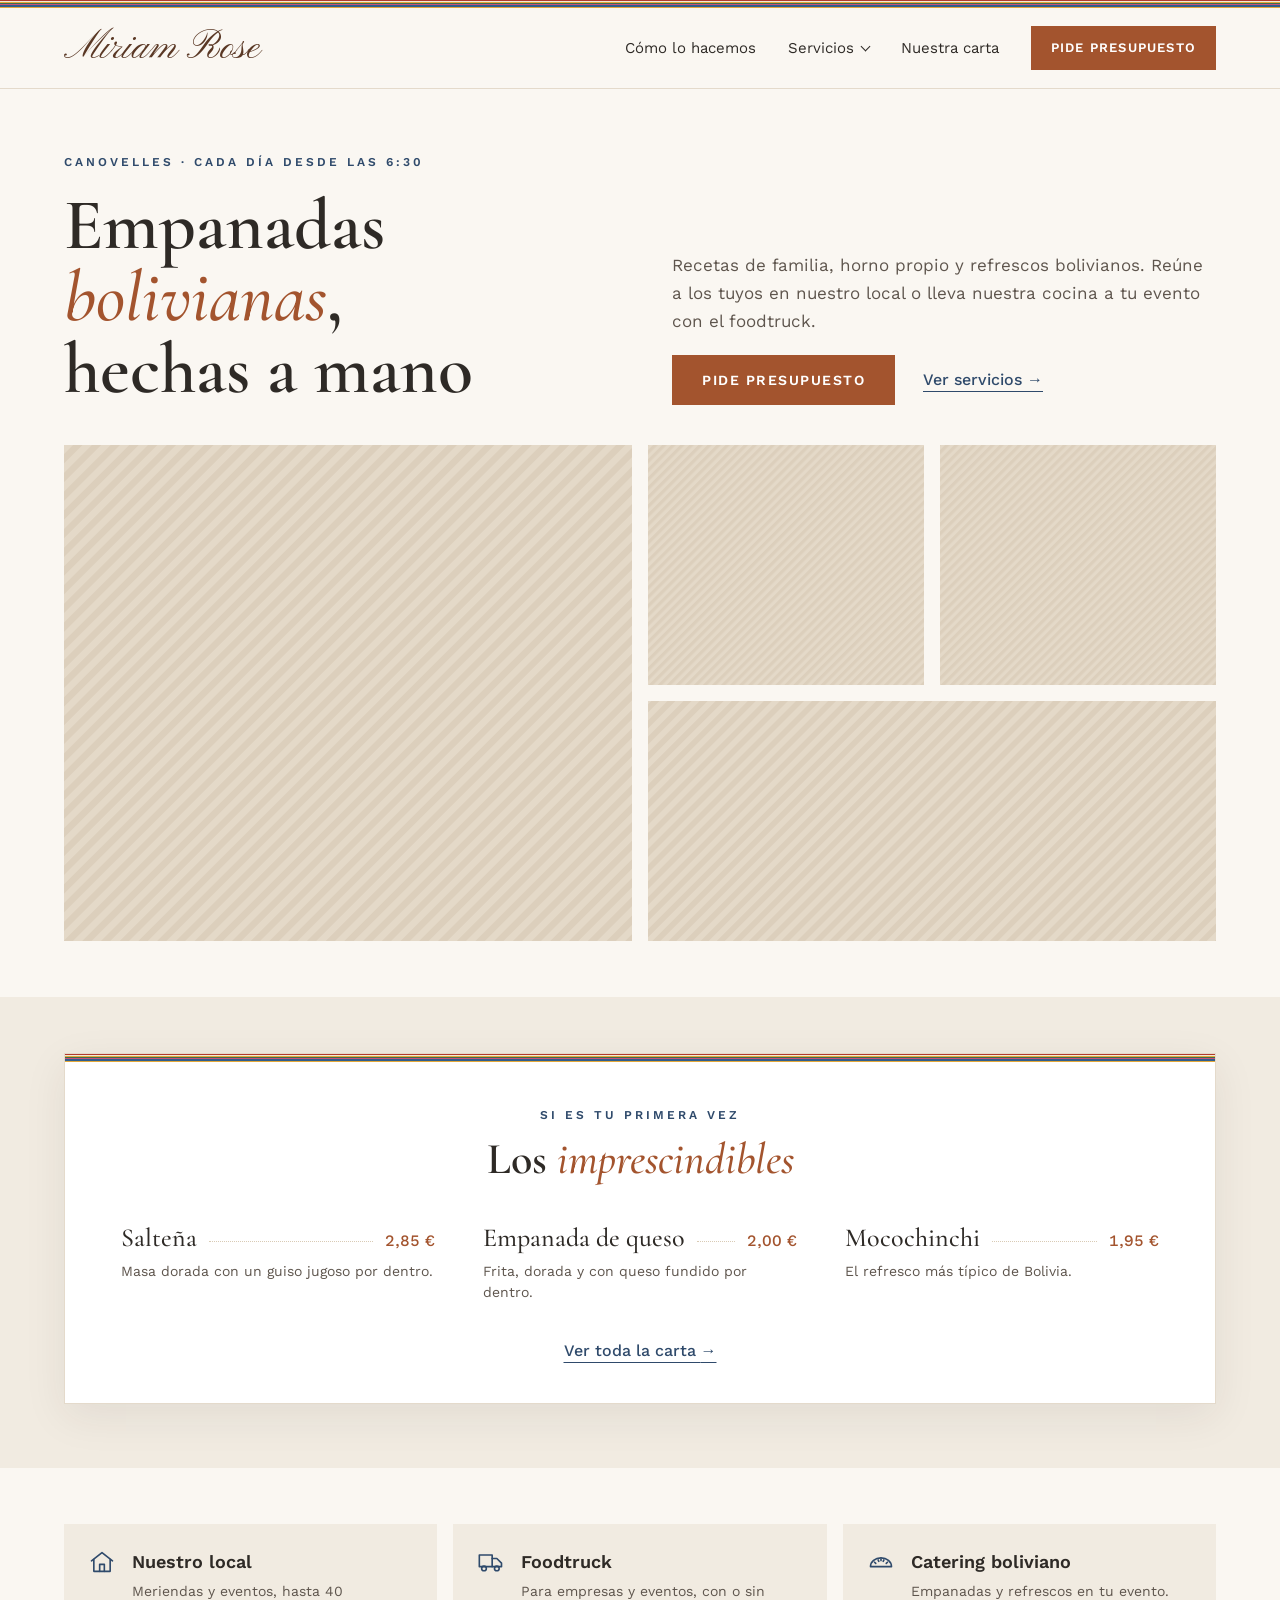
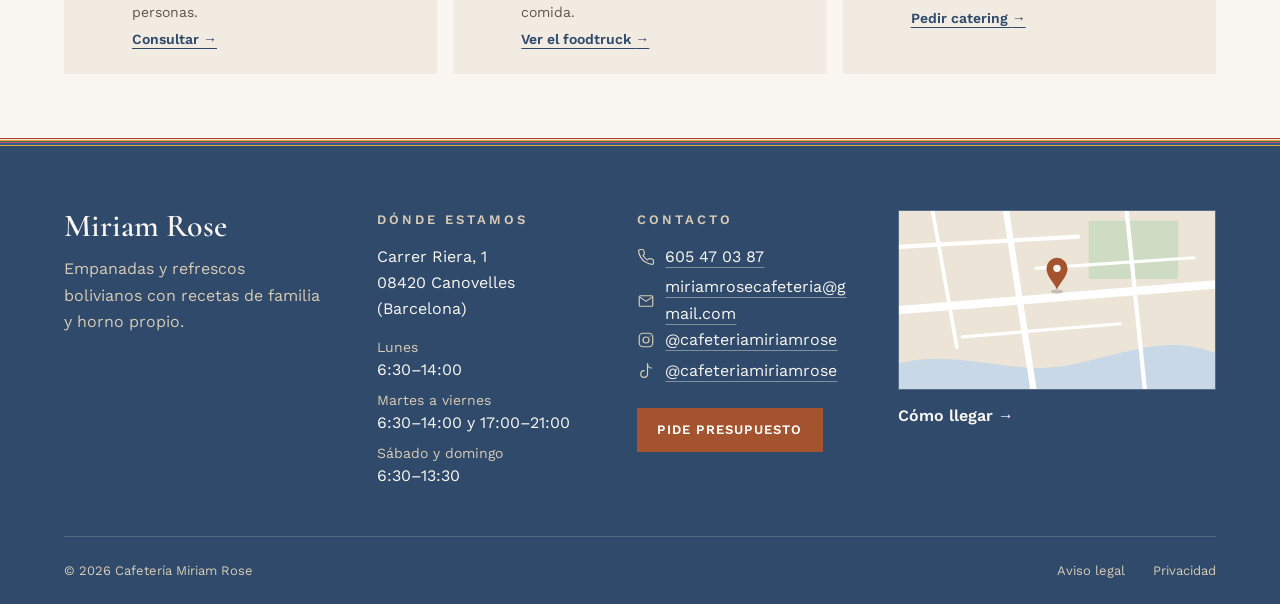
==== commit d94385fa: "Add files via upload" ====
--- a/index.html
+++ b/index.html
@@ -7,9 +7,7 @@
     <meta name="theme-color" content="#FAF7F2">
     <meta name="color-scheme" content="only light">
     <title>Miriam Rose · Empanadas bolivianas en Canovelles</title>
-    <link rel="preconnect" href="https://fonts.googleapis.com">
-    <link rel="preconnect" href="https://fonts.gstatic.com" crossorigin>
-    <link href="https://fonts.googleapis.com/css2?family=Cormorant+Garamond:ital,wght@0,500;0,600;1,500;1,600&family=Pinyon+Script&family=Work+Sans:wght@400;500;600&display=swap" rel="stylesheet">
+    <meta name="description" content="Cafetería boliviana en Canovelles: salteñas, empanadas y cuñapés de nuestro horno, refrescos bolivianos y café. Abrimos cada día desde las 6:30.">
     <link rel="stylesheet" href="reset.css">
     <link rel="stylesheet" href="style.css">
     <script src="main.js" defer></script>
@@ -35,7 +33,7 @@
                             <ul id="submenu-servicios" role="list">
                                 <li><a href="local.html">Nuestro local</a></li>
                                 <li><a href="foodtruck.html">Foodtruck</a></li>
-                                <li><a href="#">Catering</a></li>
+                                <li><a href="catering.html">Catering</a></li>
                             </ul>
                         </li>
                         <li><a href="carta.html">Nuestra carta</a></li>
@@ -86,8 +84,8 @@
                         <li class="destacado">
                             <img src="img/placeholder.svg" alt="" width="1200" height="900" loading="lazy">
                             <div class="destacado-texto">
-                                <div class="destacado-linea"><h3>Cuñapé</h3><span class="linea-puntos" aria-hidden="true"></span><p class="precio">1,80 €</p></div>
-                                <p class="destacado-desc">Crujiente por fuera y tierno por dentro.</p>
+                                <div class="destacado-linea"><h3>Empanada de queso</h3><span class="linea-puntos" aria-hidden="true"></span><p class="precio">2,00 €</p></div>
+                                <p class="destacado-desc">Frita, dorada y con queso fundido por dentro.</p>
                             </div>
                         </li>
                         <li class="destacado">
@@ -106,7 +104,7 @@
                     <img src="img/iconos/local.svg" alt="" width="28" height="28" loading="lazy">
                     <div class="tarjeta-texto">
                         <h2>Nuestro local</h2>
-                        <p>Meriendas y reuniones, hasta 40 personas.</p>
+                        <p>Meriendas y eventos, hasta 40 personas.</p>
                         <a href="local.html">Consultar <span aria-hidden="true">→</span></a>
                     </div>
                 </div>
@@ -123,7 +121,7 @@
                     <div class="tarjeta-texto">
                         <h2>Catering boliviano</h2>
                         <p>Empanadas y refrescos en tu evento.</p>
-                        <a href="#contacto">Pedir catering <span aria-hidden="true">→</span></a>
+                        <a href="catering.html">Pedir catering <span aria-hidden="true">→</span></a>
                     </div>
                 </div>
             </div>
--- a/style.css
+++ b/style.css
@@ -1,3 +1,41 @@
+
+/* ===== FUENTES: servidas desde la propia web (carpeta fuentes/), no desde Google =====
+   Así cada visita no envía su IP a Google (RGPD) y la página no tiene que conectarse a otro servidor.
+   Son los mismos archivos que daba Google Fonts: fuentes variables (un archivo vale para varios grosores)
+   y solo con los caracteres latinos (unicode-range), que incluyen todo el español.
+   Licencia SIL Open Font License: se pueden alojar en la web. */
+@font-face{
+    font-family: 'Cormorant Garamond';
+    font-style: normal;
+    font-weight: 500 600;              /* un solo archivo para el 500 y el 600 */
+    font-display: swap;                /* mientras carga, el texto sale con la fuente de reserva en vez de quedarse en blanco */
+    src: url("fuentes/cormorant-garamond.woff2") format("woff2");
+    unicode-range: U+0000-00FF, U+0131, U+0152-0153, U+02BB-02BC, U+02C6, U+02DA, U+02DC, U+0304, U+0308, U+0329, U+2000-206F, U+20AC, U+2122, U+2191, U+2193, U+2212, U+2215, U+FEFF, U+FFFD;
+}
+@font-face{
+    font-family: 'Cormorant Garamond';
+    font-style: italic;                /* la palabra en cursiva de los títulos */
+    font-weight: 500 600;
+    font-display: swap;
+    src: url("fuentes/cormorant-garamond-cursiva.woff2") format("woff2");
+    unicode-range: U+0000-00FF, U+0131, U+0152-0153, U+02BB-02BC, U+02C6, U+02DA, U+02DC, U+0304, U+0308, U+0329, U+2000-206F, U+20AC, U+2122, U+2191, U+2193, U+2212, U+2215, U+FEFF, U+FFFD;
+}
+@font-face{
+    font-family: 'Pinyon Script';     /* solo el nombre: logo y cabecera de la carta */
+    font-style: normal;
+    font-weight: 400;
+    font-display: swap;
+    src: url("fuentes/pinyon-script.woff2") format("woff2");
+    unicode-range: U+0000-00FF, U+0131, U+0152-0153, U+02BB-02BC, U+02C6, U+02DA, U+02DC, U+0304, U+0308, U+0329, U+2000-206F, U+20AC, U+2122, U+2191, U+2193, U+2212, U+2215, U+FEFF, U+FFFD;
+}
+@font-face{
+    font-family: 'Work Sans';
+    font-style: normal;
+    font-weight: 400 600;              /* un solo archivo para el 400, el 500 y el 600 */
+    font-display: swap;
+    src: url("fuentes/work-sans.woff2") format("woff2");
+    unicode-range: U+0000-00FF, U+0131, U+0152-0153, U+02BB-02BC, U+02C6, U+02DA, U+02DC, U+0304, U+0308, U+0329, U+2000-206F, U+20AC, U+2122, U+2191, U+2193, U+2212, U+2215, U+FEFF, U+FFFD;
+}
 
 /* Curva de las animaciones: arranca rápido y frena suave (las de CSS por defecto son flojas) */
 :root{
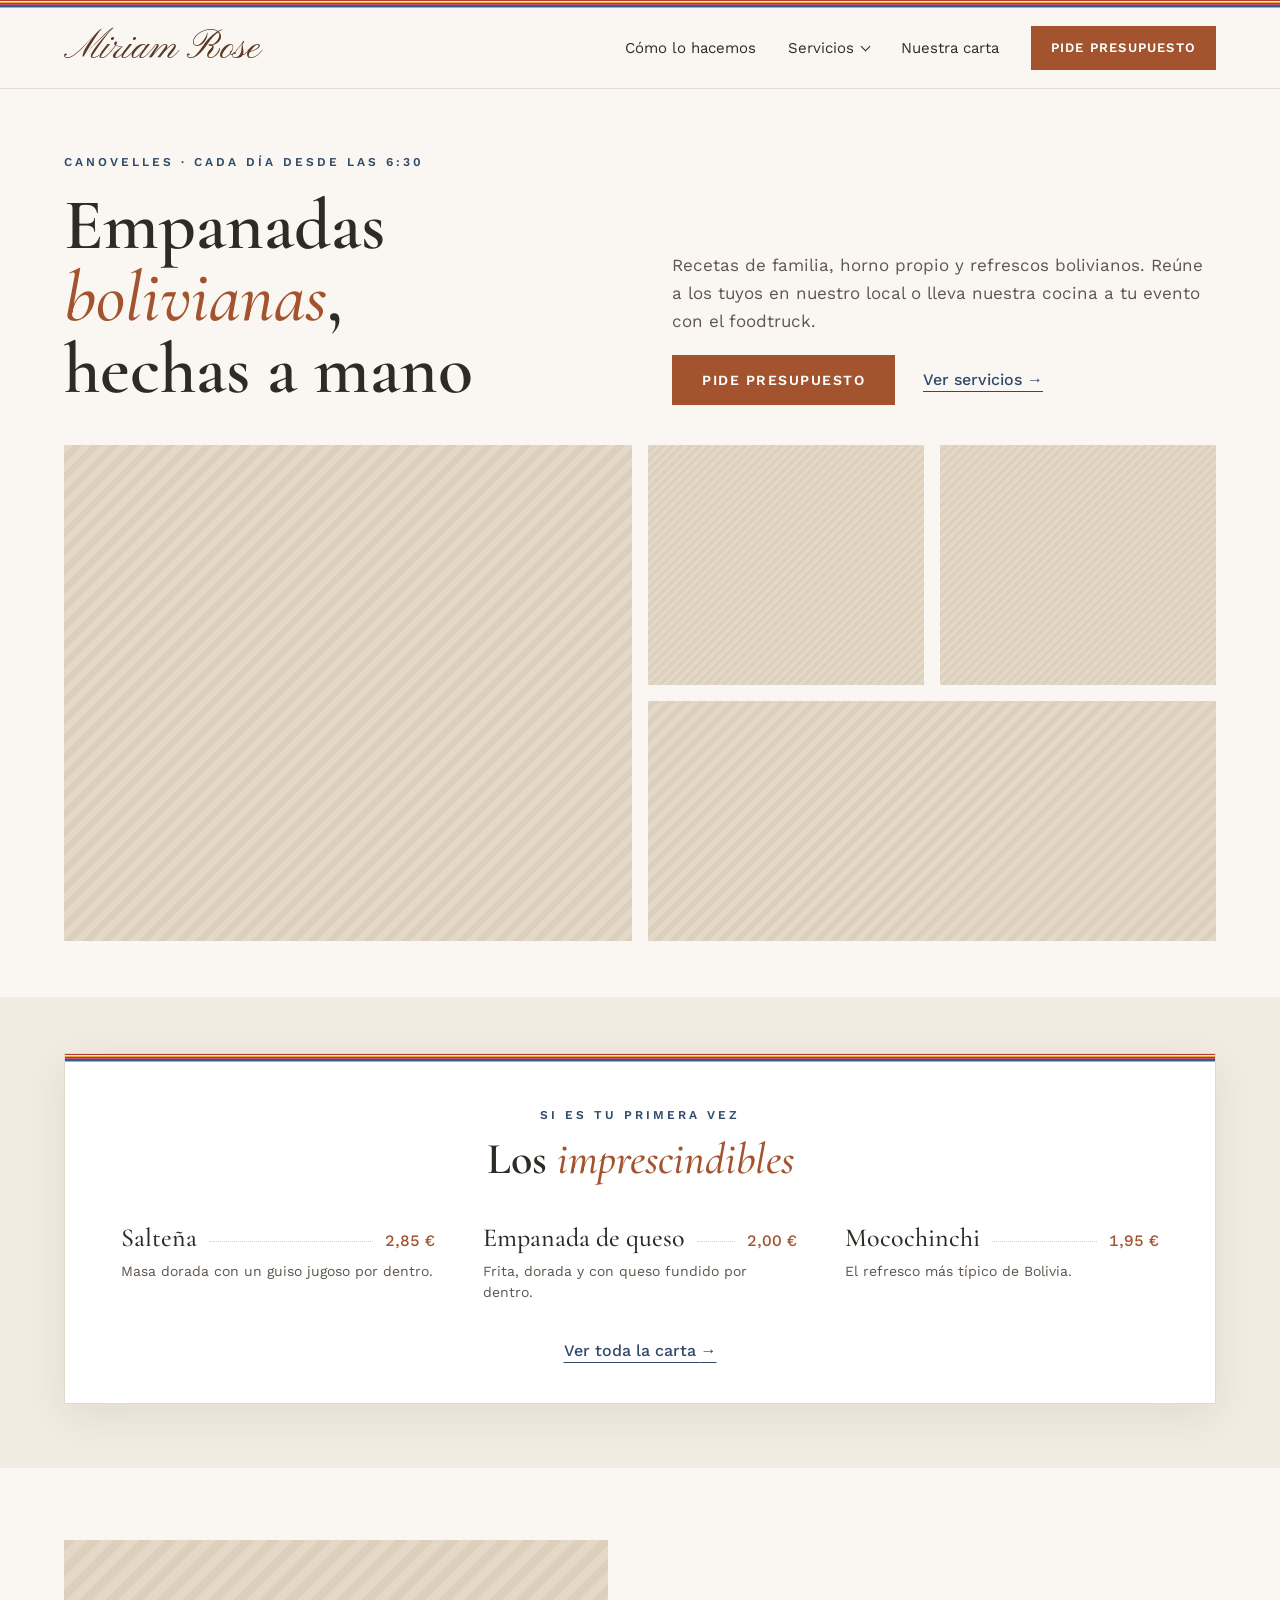
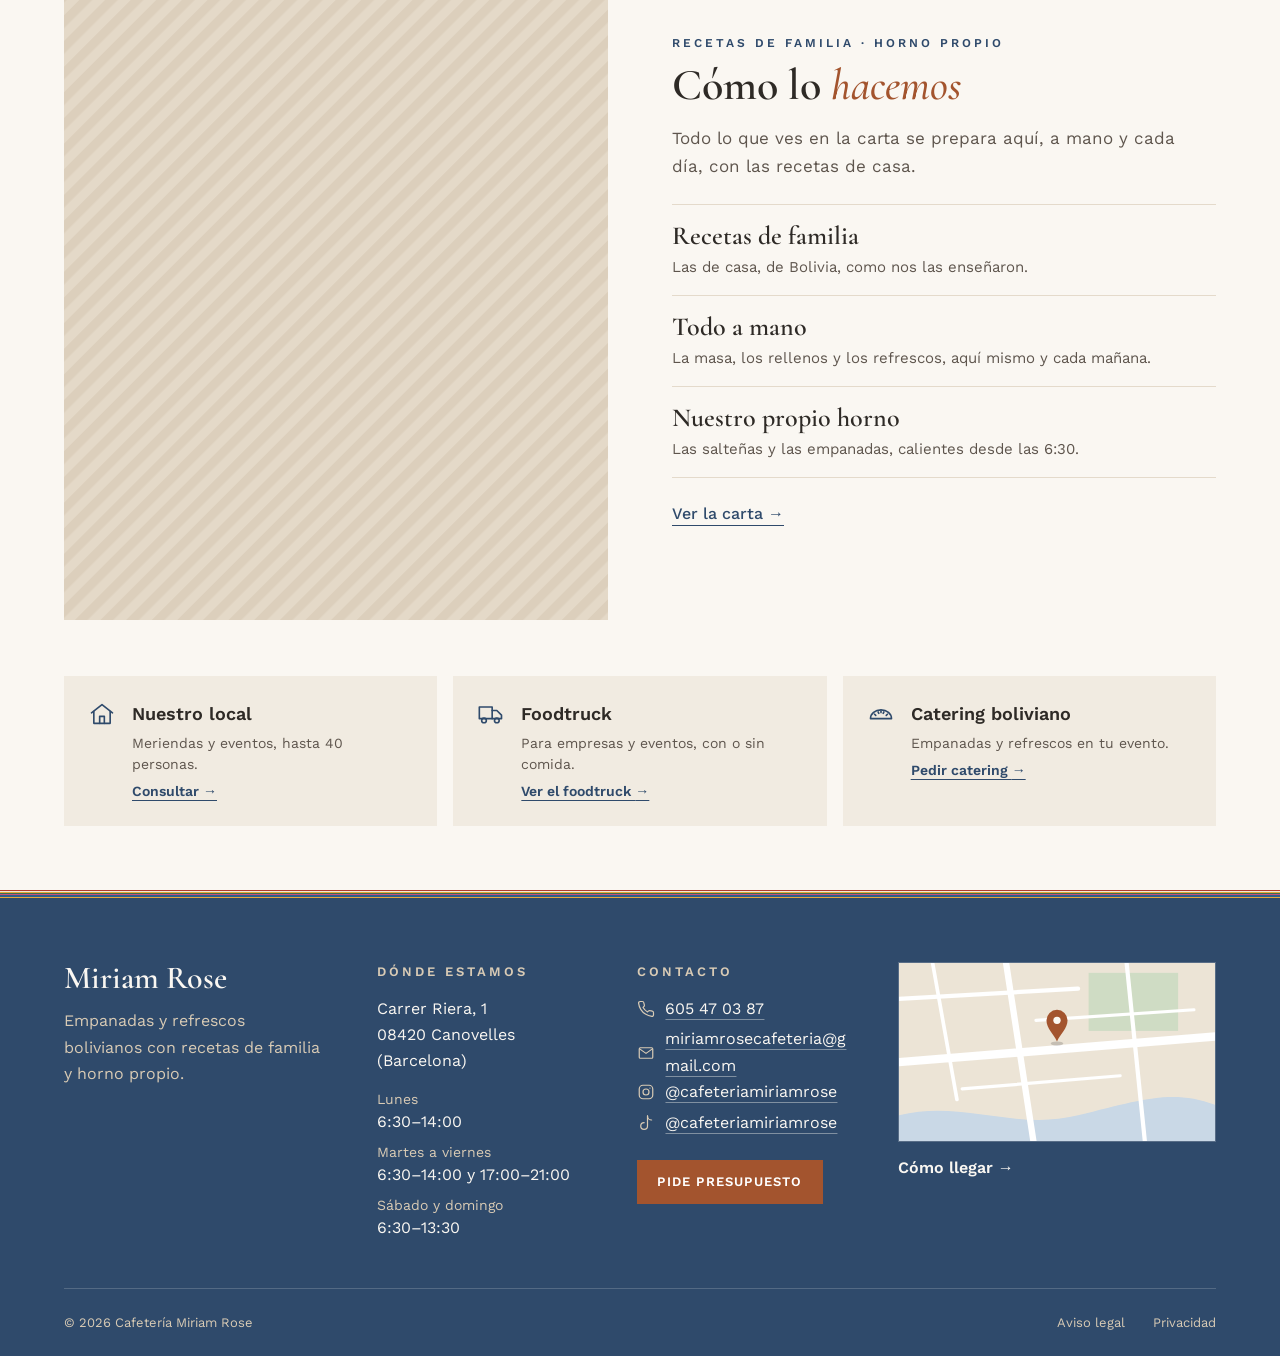
==== commit 20fee23e: "Add files via upload" ====
--- a/index.html
+++ b/index.html
@@ -26,7 +26,7 @@
             <div id="header-nav-wrapper">
                 <nav id="menu">
                     <ul role="list">
-                        <li><a href="#">Cómo lo hacemos</a></li>
+                        <li><a href="index.html#como-lo-hacemos">Cómo lo hacemos</a></li>
                         <li class="submenu">
                             <!-- Botón (no enlace): abre y cierra la lista de servicios (ver main.js) -->
                             <button class="submenu-toggle" aria-expanded="false" aria-controls="submenu-servicios">Servicios</button>
@@ -37,7 +37,7 @@
                             </ul>
                         </li>
                         <li><a href="carta.html">Nuestra carta</a></li>
-                        <li class="presupuesto"><a href="#">Pide presupuesto</a></li>
+                        <li class="presupuesto"><a href="presupuesto.html">Pide presupuesto</a></li>
                     </ul>
                 </nav>
             </div>
@@ -53,7 +53,7 @@
                 <div> 
                     <p class="intro">Recetas de familia, horno propio y refrescos bolivianos. Reúne a los tuyos en nuestro local o lleva nuestra cocina a tu evento con el foodtruck.</p>
                     <ul>
-                        <li class="presupuesto"><a href="#">Pide presupuesto</a></li>
+                        <li class="presupuesto"><a href="presupuesto.html">Pide presupuesto</a></li>
                         <li class="enlace-servicios"><a href="#main-container-01">Ver servicios <span aria-hidden="true">→</span></a></li>
                     </ul>
                 </div>
@@ -99,6 +99,30 @@
                     <a class="enlace-carta" href="carta.html">Ver toda la carta <span aria-hidden="true">→</span></a>
                 </div>
             </section>
+            <!-- Cómo lo hacemos (opción C, 02/11): el enlace «Cómo lo hacemos» del menú baja hasta aquí. Textos de ejemplo: que los confirme el cliente -->
+            <section id="como-lo-hacemos" aria-labelledby="titulo-como">
+                <img src="img/placeholder.svg" alt="" width="1200" height="900" loading="lazy">
+                <div>
+                    <p class="etiqueta">Recetas de familia · Horno propio</p>
+                    <h2 id="titulo-como">Cómo lo <em>hacemos</em></h2>
+                    <p class="intro">Todo lo que ves en la carta se prepara aquí, a mano y cada día, con las recetas de casa.</p>
+                    <div class="claves">
+                        <div class="clave">
+                            <h3>Recetas de familia</h3>
+                            <p>Las de casa, de Bolivia, como nos las enseñaron.</p>
+                        </div>
+                        <div class="clave">
+                            <h3>Todo a mano</h3>
+                            <p>La masa, los rellenos y los refrescos, aquí mismo y cada mañana.</p>
+                        </div>
+                        <div class="clave">
+                            <h3>Nuestro propio horno</h3>
+                            <p>Las salteñas y las empanadas, calientes desde las 6:30.</p>
+                        </div>
+                    </div>
+                    <a class="enlace-carta" href="carta.html">Ver la carta <span aria-hidden="true">→</span></a>
+                </div>
+            </section>
             <div id="main-container-01">
                 <div class="tarjeta">
                     <img src="img/iconos/local.svg" alt="" width="28" height="28" loading="lazy">
@@ -156,7 +180,7 @@
                         <a href="https://www.instagram.com/cafeteriamiriamrose/" target="_blank" rel="noopener" class="con-icono"><img src="img/iconos/instagram.svg" alt="Instagram:" width="18" height="18" loading="lazy">@cafeteriamiriamrose<span class="sr-only"> (se abre en otra pestaña)</span></a><br>
                         <a href="https://www.tiktok.com/@cafeteriamiriamrose" target="_blank" rel="noopener" class="con-icono"><img src="img/iconos/tiktok.svg" alt="TikTok:" width="18" height="18" loading="lazy">@cafeteriamiriamrose<span class="sr-only"> (se abre en otra pestaña)</span></a>
                     </p>
-                    <p class="presupuesto"><a href="#">Pide presupuesto</a></p>
+                    <p class="presupuesto"><a href="presupuesto.html">Pide presupuesto</a></p>
                 </div>
                 <div id="mapa">
                     <!-- Toda la columna es un solo enlace: la imagen y el texto llevan a Google Maps -->
@@ -169,8 +193,8 @@
             <div id="copyright-container">
                 <small>&copy; 2026 Cafetería <span translate="no">Miriam Rose</span></small>
                 <ul role="list">
-                    <li><a href="#">Aviso legal</a></li>
-                    <li><a href="#">Privacidad</a></li>
+                    <li><a href="aviso-legal.html">Aviso legal</a></li>
+                    <li><a href="politica-privacidad.html">Privacidad</a></li>
                 </ul>
             </div>
         </div>
--- a/style.css
+++ b/style.css
@@ -177,6 +177,11 @@
     color: #A3542E;
     text-decoration: underline;
     text-underline-offset: 6px;
+}
+/* Menos el botón «Pide presupuesto»: en su propia página se queda igual (el texto teja no se vería sobre su fondo teja) */
+#menu .presupuesto>a[aria-current="page"]{
+    color: #FFFFFF;
+    text-decoration: none;
 }
 
 /* Enlaces del menú: al pasar el ratón el color cambia suave */
@@ -477,6 +482,61 @@
     transition: color 150ms ease;
 }
 
+/* Cómo lo hacemos (opción C, 02/11): la foto a un lado y, al otro, las tres claves separadas por líneas.
+   El enlace «Cómo lo hacemos» del menú baja hasta aquí */
+#como-lo-hacemos{
+    display: grid;
+    grid-template-columns: repeat(2, minmax(0, 1fr));
+    gap: 64px;
+    align-items: center;
+    margin-top: 72px;
+    scroll-margin-top: 24px;           /* al llegar desde el menú, un poco de aire arriba */
+}
+#como-lo-hacemos>img{
+    width: 100%;
+    aspect-ratio: 4 / 5;
+    object-fit: cover;
+}
+#como-lo-hacemos h2{
+    margin-top: 10px;
+    font-family: 'Cormorant Garamond', serif;
+    font-size: 44px;
+    font-weight: 600;
+    line-height: 1.05;
+}
+#como-lo-hacemos h2 em{
+    font-style: italic;
+    font-weight: 500;
+    color: #A3542E;
+}
+#como-lo-hacemos .intro{
+    max-width: 520px;
+    margin-top: 16px;
+}
+.claves{
+    margin-top: 24px;
+    border-top: 1px solid #E4DACB;
+}
+.clave{
+    padding-block: 16px;
+    border-bottom: 1px solid #E4DACB;
+}
+.clave h3{
+    font-family: 'Cormorant Garamond', serif;
+    font-size: 26px;
+    font-weight: 600;
+    line-height: 1.15;
+}
+.clave p{
+    margin-top: 4px;
+    font-size: 15px;
+    line-height: 1.6;
+    color: #5E554D;
+}
+#como-lo-hacemos .enlace-carta{
+    margin-top: 24px;
+}
+
 /* Servicios */
 #main-container-01{
     display: flex;
@@ -970,6 +1030,15 @@
     }
 
     /* Servicios: 3 columnas con el icono encima del texto */
+    /* Cómo lo hacemos: la foto encima, apaisada, y el texto debajo */
+    #como-lo-hacemos{
+        grid-template-columns: minmax(0, 1fr);
+        gap: 32px;
+        margin-top: 56px;
+    }
+    #como-lo-hacemos>img{
+        aspect-ratio: 16 / 9;
+    }
     #main-container-01{
         gap: 12px;
         padding-block: 48px 56px;
@@ -1142,6 +1211,18 @@
         margin-top: 28px;
     }
 
+    /* Cómo lo hacemos */
+    #como-lo-hacemos{
+        gap: 24px;
+        margin-top: 48px;
+    }
+    #como-lo-hacemos>img{
+        aspect-ratio: 4 / 3;
+    }
+    #como-lo-hacemos h2{
+        font-size: 32px;                /* como «Los imprescindibles» en móvil */
+    }
+
     /* Servicios: tarjetas apiladas, con el icono a la izquierda */
     #main-container-01{
         flex-direction: column;
